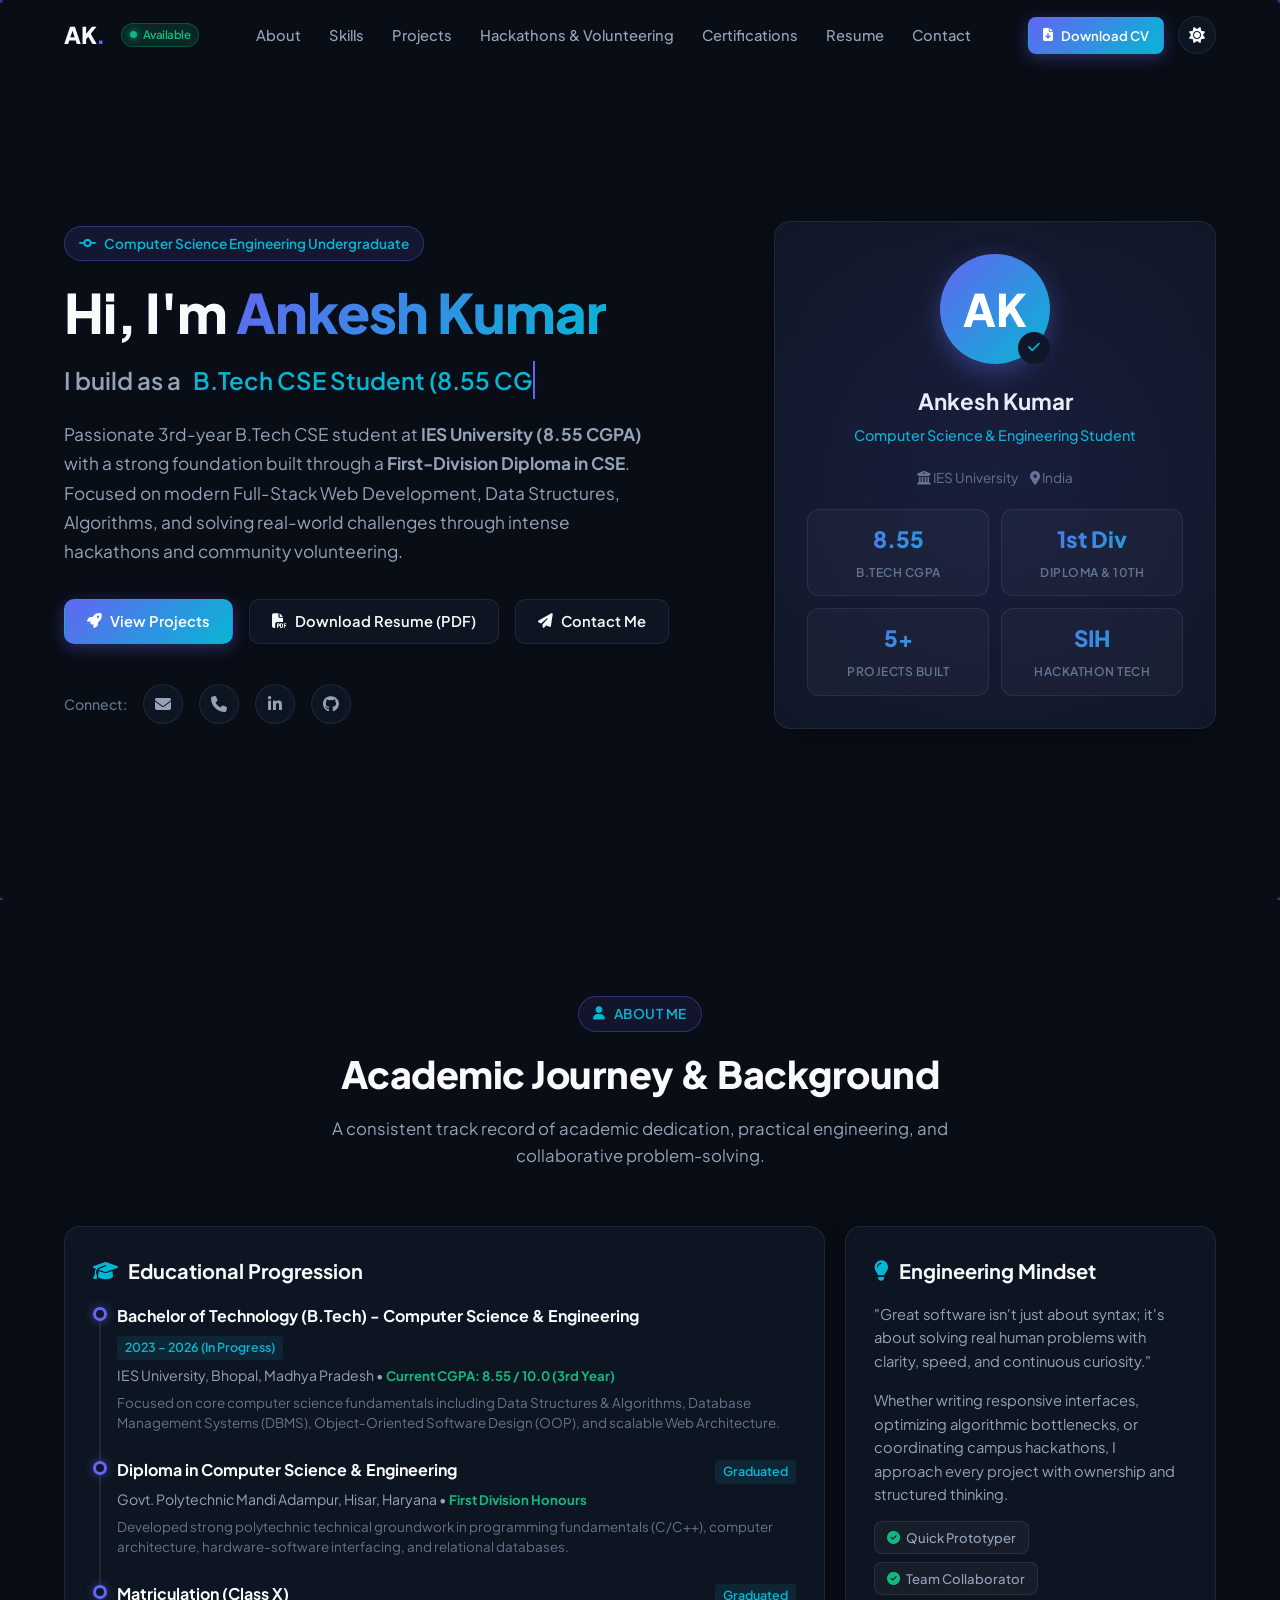
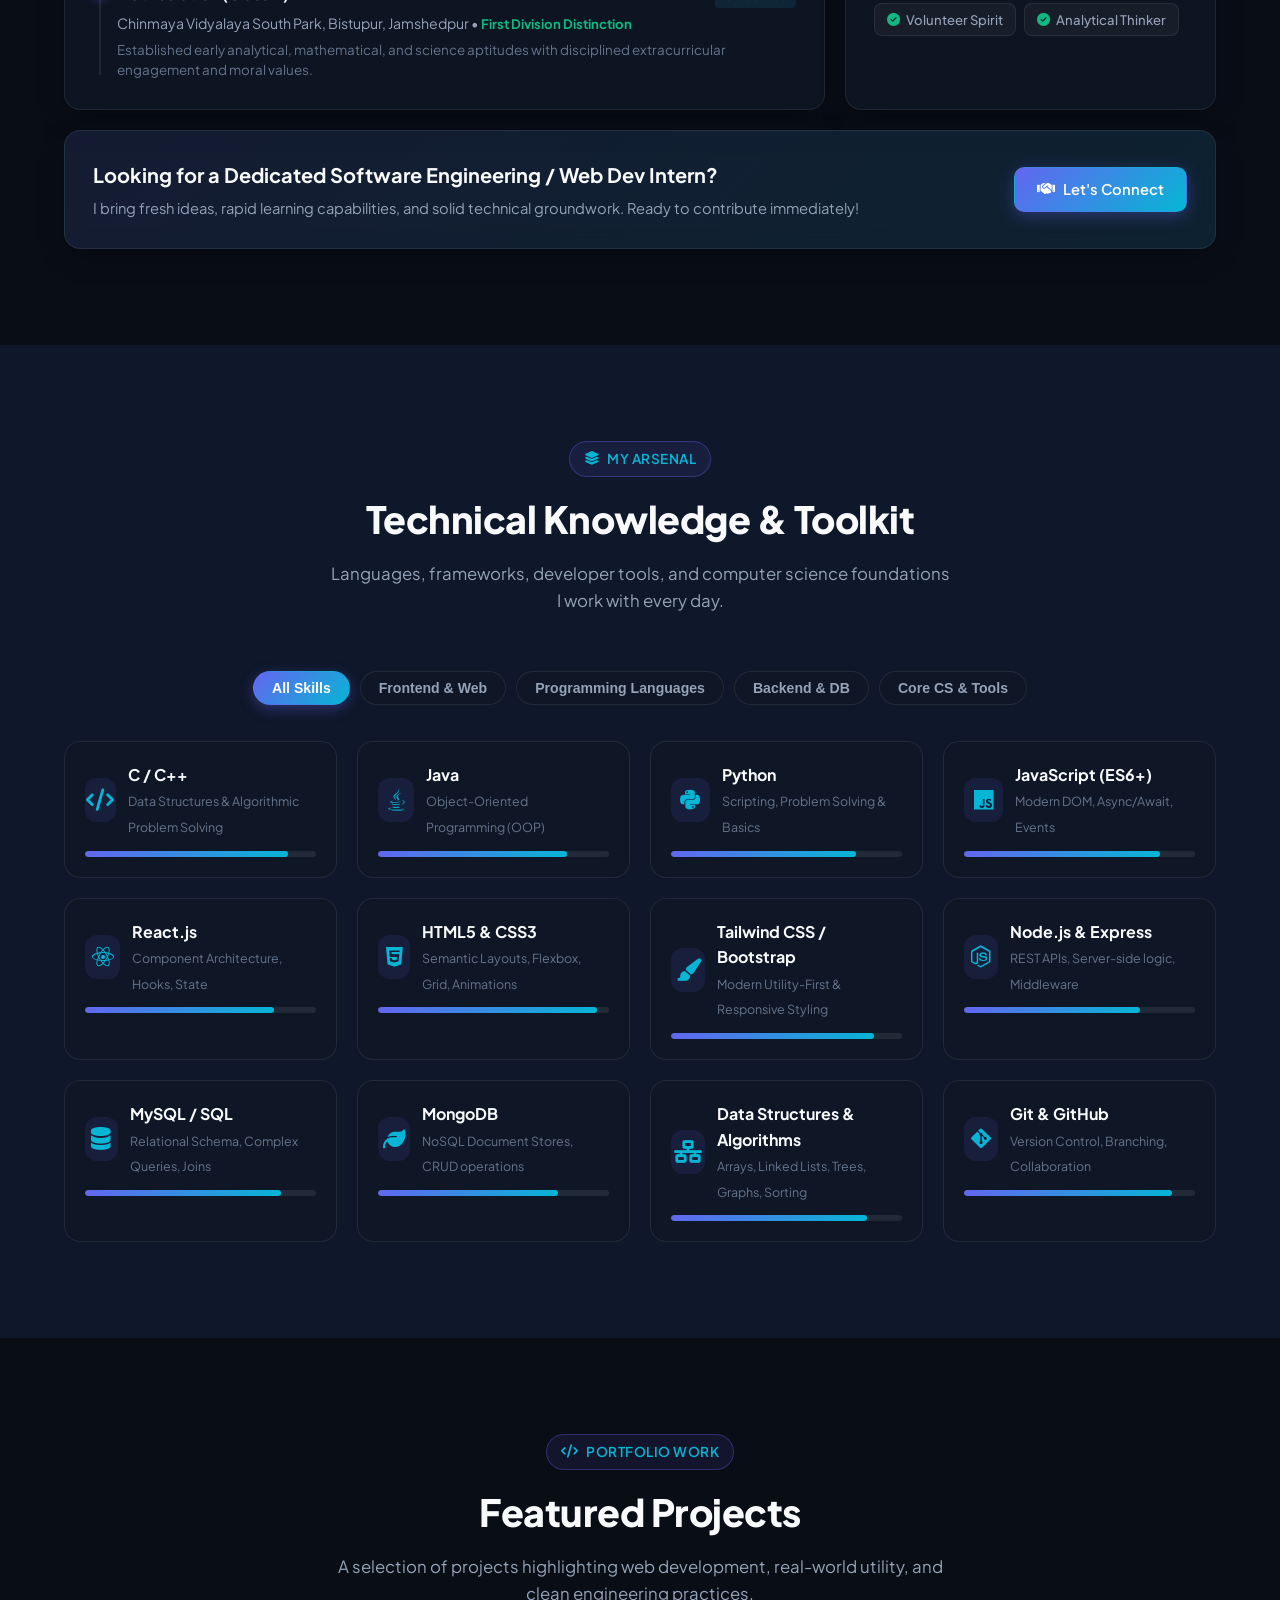
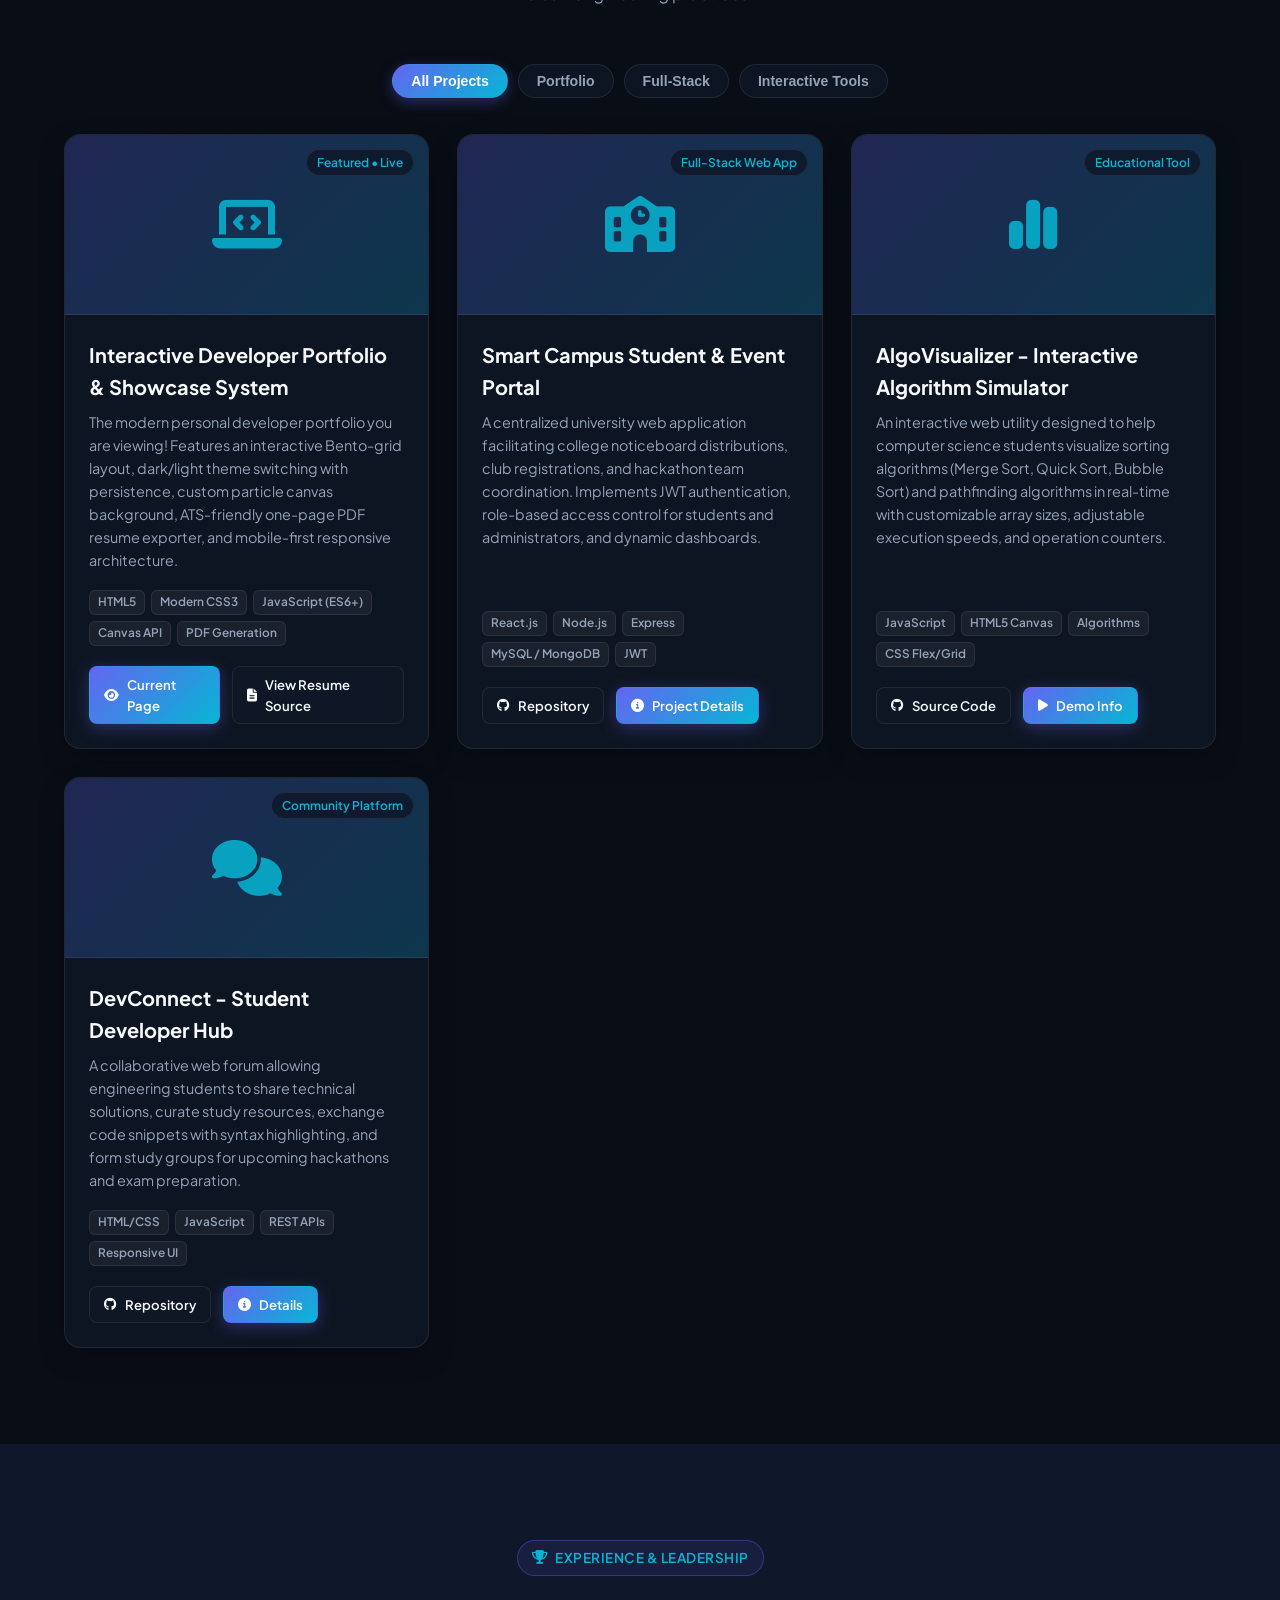
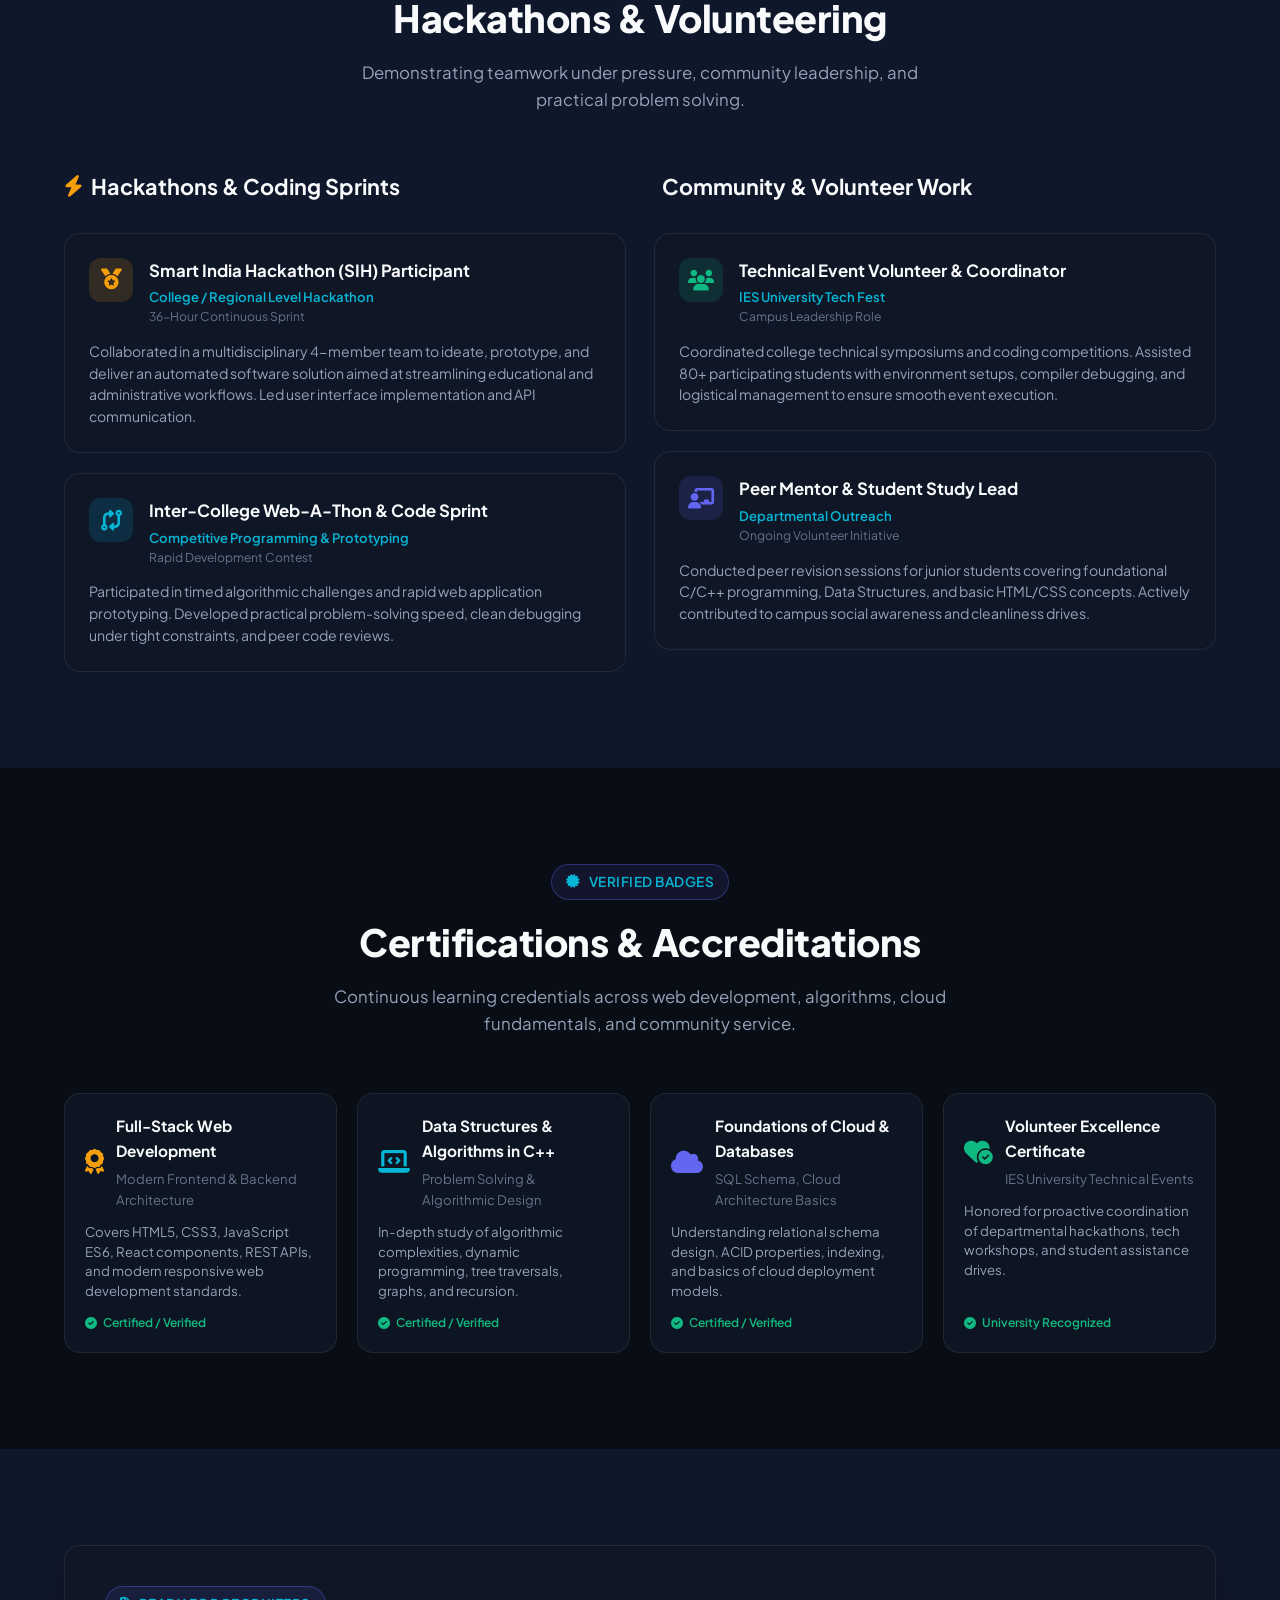
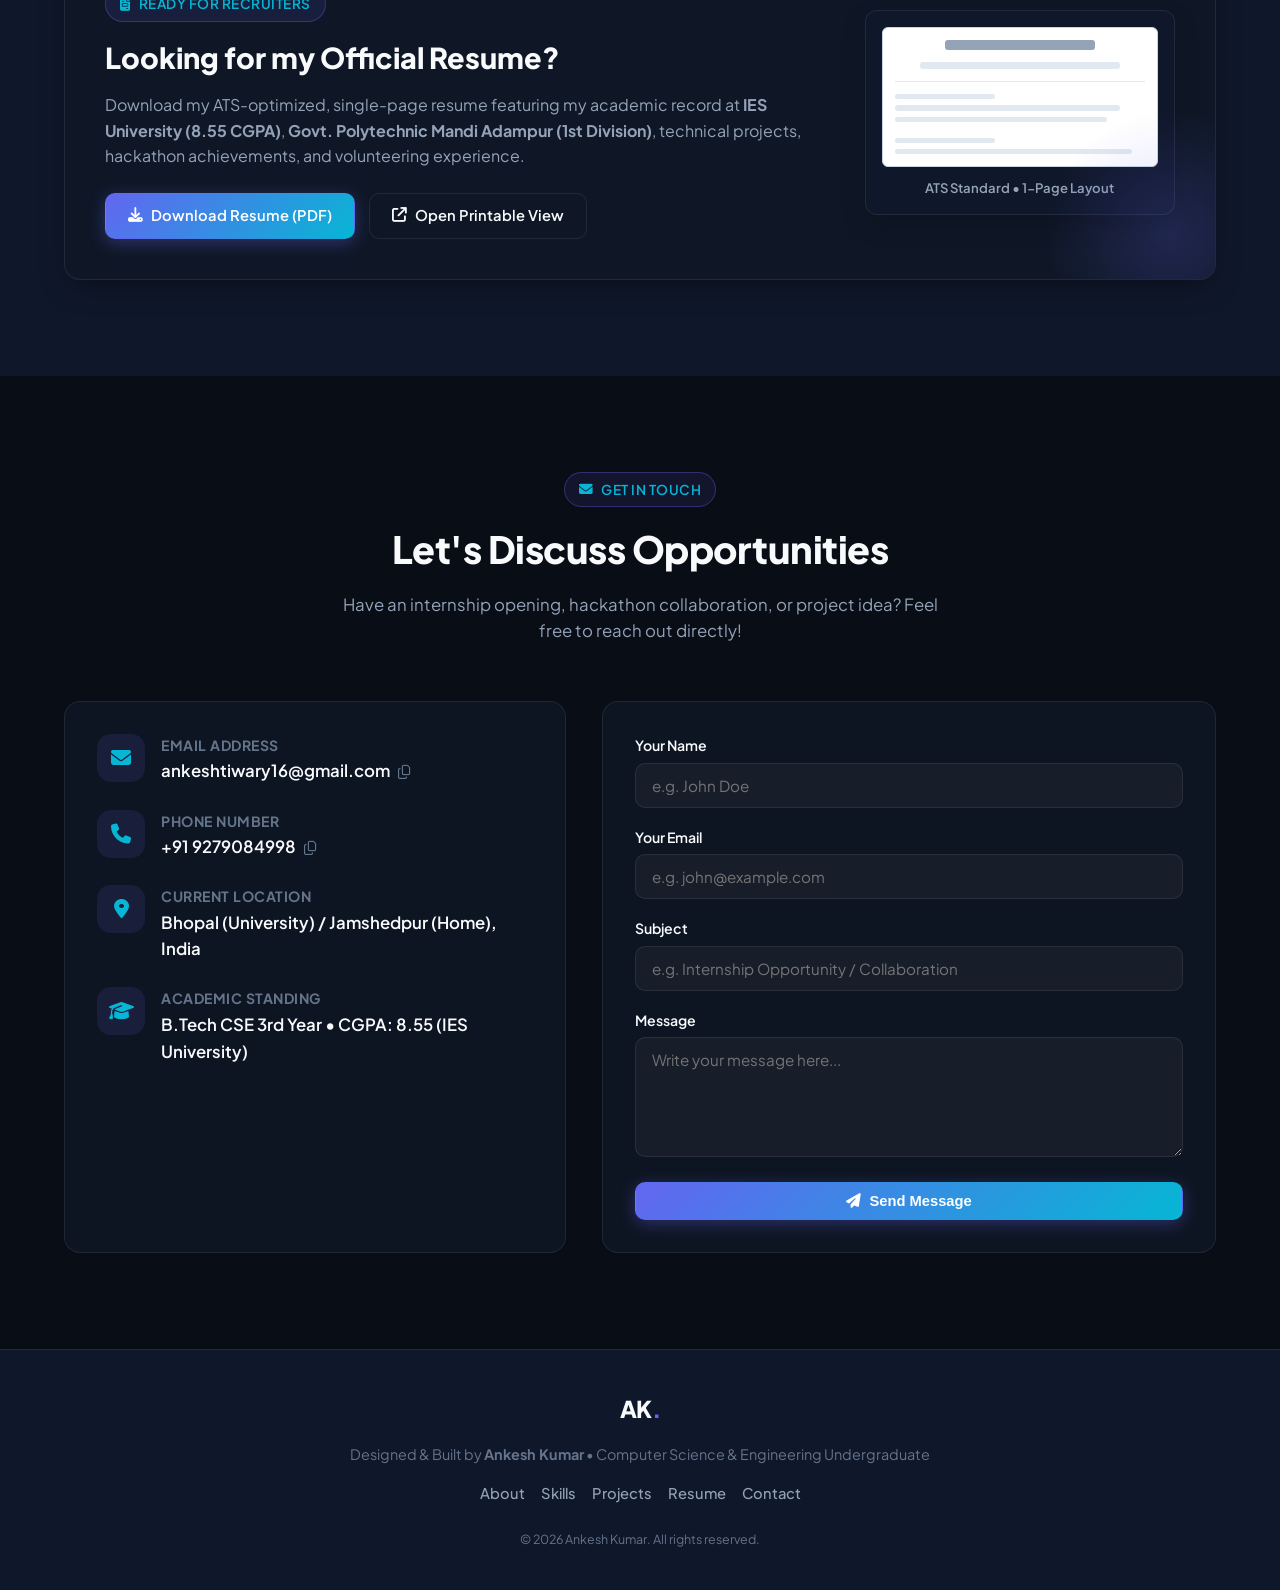
==== index.html @ 4f143a72 "Initial commit: Ankesh Kumar portfolio and ATS resume" ====
<!DOCTYPE html>
<html lang="en" data-theme="dark">
<head>
  <meta charset="UTF-8">
  <meta name="viewport" content="width=device-width, initial-scale=1.0">
  <title>Ankesh Kumar | Computer Science Engineer & Full-Stack Developer</title>
  <meta name="description" content="Portfolio of Ankesh Kumar - 3rd Year B.Tech CSE student at IES University (8.55 CGPA), Full-Stack Developer, Hackathon Participant, and Volunteer.">
  <meta name="keywords" content="Ankesh Kumar, Computer Science, IES University, Full Stack Developer, Web Development, Portfolio, Resume, Bhopal, Jamshedpur">
  <meta name="author" content="Ankesh Kumar">

  <!-- Open Graph -->
  <meta property="og:title" content="Ankesh Kumar | Portfolio & Resume">
  <meta property="og:description" content="B.Tech CSE student (8.55 CGPA) from IES University. Full-Stack Developer, Hackathons & Volunteering.">
  <meta property="og:type" content="website">

  <!-- Google Fonts -->
  <link rel="preconnect" href="https://fonts.googleapis.com">
  <link rel="preconnect" href="https://fonts.gstatic.com" crossorigin>
  <link href="https://fonts.googleapis.com/css2?family=Plus+Jakarta+Sans:wght@300;400;500;600;700;800&family=Fira+Code:wght@400;500;600&display=swap" rel="stylesheet">

  <!-- FontAwesome 6 Icons -->
  <link rel="stylesheet" href="https://cdnjs.cloudflare.com/ajax/libs/font-awesome/6.5.1/css/all.min.css">

  <!-- Main Stylesheet -->
  <link rel="stylesheet" href="css/style.css">
</head>
<body>

  <!-- Particle Background Canvas -->
  <canvas id="bg-canvas"></canvas>

  <!-- ==========================================================================
       Navigation Bar
       ========================================================================== -->
  <header class="navbar">
    <div class="container nav-container">
      <a href="#hero" class="brand-logo">
        <span>AK<span class="logo-dot">.</span></span>
        <span class="brand-badge">
          <span class="status-dot"></span> Available
        </span>
      </a>

      <!-- Desktop Nav -->
      <nav>
        <ul class="nav-menu">
          <li><a href="#about" class="nav-link">About</a></li>
          <li><a href="#skills" class="nav-link">Skills</a></li>
          <li><a href="#projects" class="nav-link">Projects</a></li>
          <li><a href="#hackathons" class="nav-link">Hackathons & Volunteering</a></li>
          <li><a href="#certifications" class="nav-link">Certifications</a></li>
          <li><a href="#resume" class="nav-link">Resume</a></li>
          <li><a href="#contact" class="nav-link">Contact</a></li>
        </ul>
      </nav>

      <!-- Nav Actions -->
      <div class="nav-actions">
        <a href="Ankesh_Kumar_Resume.pdf" download="Ankesh_Kumar_Resume.pdf" class="btn btn-primary btn-sm">
          <i class="fa-solid fa-file-arrow-down"></i> <span>Download CV</span>
        </a>
        <button id="theme-toggle" class="theme-toggle" aria-label="Toggle Theme">
          <i class="fa-solid fa-sun"></i>
        </button>
        <button class="mobile-toggle" aria-label="Open Mobile Menu">
          <i class="fa-solid fa-bars"></i>
        </button>
      </div>
    </div>
  </header>

  <main>
    <!-- ==========================================================================
         Hero Section
         ========================================================================== -->
    <section id="hero" class="hero">
      <div class="container">
        <div class="hero-grid">
          <!-- Left Column: Introduction -->
          <div class="hero-content">
            <div class="hero-badge">
              <i class="fa-solid fa-code-commit"></i> Computer Science Engineering Undergraduate
            </div>

            <h1 class="hero-title">
              Hi, I'm <span class="gradient-text">Ankesh Kumar</span>
            </h1>

            <div class="hero-role-wrapper">
              <span>I build as a&nbsp;</span>
              <span class="typed-text"></span>
            </div>

            <p class="hero-desc">
              Passionate 3rd-year B.Tech CSE student at <strong>IES University (8.55 CGPA)</strong> with a strong foundation built through a <strong>First-Division Diploma in CSE</strong>. Focused on modern Full-Stack Web Development, Data Structures, Algorithms, and solving real-world challenges through intense hackathons and community volunteering.
            </p>

            <div class="hero-actions">
              <a href="#projects" class="btn btn-primary">
                <i class="fa-solid fa-rocket"></i> View Projects
              </a>
              <a href="Ankesh_Kumar_Resume.pdf" download="Ankesh_Kumar_Resume.pdf" class="btn btn-secondary">
                <i class="fa-solid fa-file-pdf"></i> Download Resume (PDF)
              </a>
              <a href="#contact" class="btn btn-secondary">
                <i class="fa-solid fa-paper-plane"></i> Contact Me
              </a>
            </div>

            <div class="hero-socials">
              <span class="social-label">Connect:</span>
              <a href="mailto:ankeshtiwary16@gmail.com" class="social-icon-btn" title="Email ankeshtiwary16@gmail.com">
                <i class="fa-solid fa-envelope"></i>
              </a>
              <a href="tel:9279084998" class="social-icon-btn" title="Call +91 9279084998">
                <i class="fa-solid fa-phone"></i>
              </a>
              <a href="https://linkedin.com" target="_blank" rel="noopener noreferrer" class="social-icon-btn" title="LinkedIn Profile">
                <i class="fa-brands fa-linkedin-in"></i>
              </a>
              <a href="https://github.com" target="_blank" rel="noopener noreferrer" class="social-icon-btn" title="GitHub Profile">
                <i class="fa-brands fa-github"></i>
              </a>
            </div>
          </div>

          <!-- Right Column: Profile Card & Quick Stats Bento -->
          <div class="hero-visual">
            <div class="profile-card">
              <div class="profile-avatar-wrapper">
                <div class="profile-avatar">
                  <span>AK</span>
                </div>
                <div class="avatar-badge" title="Verified Developer">
                  <i class="fa-solid fa-check"></i>
                </div>
              </div>

              <div class="profile-details">
                <h3>Ankesh Kumar</h3>
                <p>Computer Science & Engineering Student</p>
                <div style="font-size: 0.85rem; color: var(--text-muted); display:flex; justify-content:center; gap:12px;">
                  <span><i class="fa-solid fa-building-columns"></i> IES University</span>
                  <span><i class="fa-solid fa-location-dot"></i> India</span>
                </div>
              </div>

              <!-- Quick Stats Bento -->
              <div class="quick-stats-grid">
                <div class="stat-box">
                  <span class="stat-number gradient-text">8.55</span>
                  <span class="stat-label">B.Tech CGPA</span>
                </div>
                <div class="stat-box">
                  <span class="stat-number gradient-text">1st Div</span>
                  <span class="stat-label">Diploma & 10th</span>
                </div>
                <div class="stat-box">
                  <span class="stat-number gradient-text">5+</span>
                  <span class="stat-label">Projects Built</span>
                </div>
                <div class="stat-box">
                  <span class="stat-number gradient-text">SIH</span>
                  <span class="stat-label">Hackathon Tech</span>
                </div>
              </div>
            </div>
          </div>
        </div>
      </div>
    </section>

    <!-- ==========================================================================
         About Me & Education Bento Section
         ========================================================================== -->
    <section id="about" class="section">
      <div class="container">
        <div class="section-header">
          <span class="section-badge"><i class="fa-solid fa-user"></i> About Me</span>
          <h2 class="section-title">Academic Journey & Background</h2>
          <p class="section-subtitle">
            A consistent track record of academic dedication, practical engineering, and collaborative problem-solving.
          </p>
        </div>

        <div class="bento-grid">
          <!-- Academic Journey Timeline Card (8 Columns) -->
          <div class="bento-card bento-col-8">
            <h3 class="card-title">
              <i class="fa-solid fa-graduation-cap"></i> Educational Progression
            </h3>

            <div class="timeline">
              <!-- B.Tech -->
              <div class="timeline-item">
                <span class="timeline-dot"></span>
                <div class="timeline-header">
                  <h4 class="timeline-title">Bachelor of Technology (B.Tech) - Computer Science & Engineering</h4>
                  <span class="timeline-period">2023 – 2026 (In Progress)</span>
                </div>
                <div class="timeline-sub">
                  IES University, Bhopal, Madhya Pradesh • <span class="timeline-grade">Current CGPA: 8.55 / 10.0 (3rd Year)</span>
                </div>
                <p class="timeline-desc">
                  Focused on core computer science fundamentals including Data Structures & Algorithms, Database Management Systems (DBMS), Object-Oriented Software Design (OOP), and scalable Web Architecture.
                </p>
              </div>

              <!-- Diploma -->
              <div class="timeline-item">
                <span class="timeline-dot"></span>
                <div class="timeline-header">
                  <h4 class="timeline-title">Diploma in Computer Science & Engineering</h4>
                  <span class="timeline-period">Graduated</span>
                </div>
                <div class="timeline-sub">
                  Govt. Polytechnic Mandi Adampur, Hisar, Haryana • <span class="timeline-grade">First Division Honours</span>
                </div>
                <p class="timeline-desc">
                  Developed strong polytechnic technical groundwork in programming fundamentals (C/C++), computer architecture, hardware-software interfacing, and relational databases.
                </p>
              </div>

              <!-- Schooling -->
              <div class="timeline-item">
                <span class="timeline-dot"></span>
                <div class="timeline-header">
                  <h4 class="timeline-title">Matriculation (Class X)</h4>
                  <span class="timeline-period">Graduated</span>
                </div>
                <div class="timeline-sub">
                  Chinmaya Vidyalaya South Park, Bistupur, Jamshedpur • <span class="timeline-grade">First Division Distinction</span>
                </div>
                <p class="timeline-desc">
                  Established early analytical, mathematical, and science aptitudes with disciplined extracurricular engagement and moral values.
                </p>
              </div>
            </div>
          </div>

          <!-- Mindset & Core Philosophy Card (4 Columns) -->
          <div class="bento-card bento-col-4">
            <h3 class="card-title">
              <i class="fa-solid fa-lightbulb"></i> Engineering Mindset
            </h3>
            <p style="color:var(--text-secondary); font-size: 0.92rem; line-height: 1.6; margin-bottom: 16px;">
              "Great software isn't just about syntax; it's about solving real human problems with clarity, speed, and continuous curiosity."
            </p>
            <p style="color:var(--text-secondary); font-size: 0.92rem; line-height: 1.6;">
              Whether writing responsive interfaces, optimizing algorithmic bottlenecks, or coordinating campus hackathons, I approach every project with ownership and structured thinking.
            </p>

            <div class="feature-pills">
              <span class="pill"><i class="fa-solid fa-check-circle" style="color:var(--accent-success)"></i> Quick Prototyper</span>
              <span class="pill"><i class="fa-solid fa-check-circle" style="color:var(--accent-success)"></i> Team Collaborator</span>
              <span class="pill"><i class="fa-solid fa-check-circle" style="color:var(--accent-success)"></i> Volunteer Spirit</span>
              <span class="pill"><i class="fa-solid fa-check-circle" style="color:var(--accent-success)"></i> Analytical Thinker</span>
            </div>
          </div>

          <!-- Effective Personal Pitch Card (12 Columns) -->
          <div class="bento-card bento-col-12" style="background: linear-gradient(135deg, rgba(99, 102, 241, 0.08) 0%, rgba(6, 182, 212, 0.08) 100%), var(--bg-card);">
            <div style="display:flex; align-items:center; justify-content:space-between; flex-wrap:wrap; gap:16px;">
              <div>
                <h3 style="font-size:1.25rem; font-weight:700; margin-bottom:6px;">
                  Looking for a Dedicated Software Engineering / Web Dev Intern?
                </h3>
                <p style="color:var(--text-secondary); font-size:0.92rem;">
                  I bring fresh ideas, rapid learning capabilities, and solid technical groundwork. Ready to contribute immediately!
                </p>
              </div>
              <a href="#contact" class="btn btn-primary">
                <i class="fa-solid fa-handshake"></i> Let's Connect
              </a>
            </div>
          </div>
        </div>
      </div>
    </section>

    <!-- ==========================================================================
         Technical Skills Section
         ========================================================================== -->
    <section id="skills" class="section" style="background: var(--bg-secondary);">
      <div class="container">
        <div class="section-header">
          <span class="section-badge"><i class="fa-solid fa-layer-group"></i> My Arsenal</span>
          <h2 class="section-title">Technical Knowledge & Toolkit</h2>
          <p class="section-subtitle">
            Languages, frameworks, developer tools, and computer science foundations I work with every day.
          </p>
        </div>

        <!-- Filter Tabs -->
        <div class="skills-tabs">
          <button class="tab-btn active" data-filter="all">All Skills</button>
          <button class="tab-btn" data-filter="frontend">Frontend & Web</button>
          <button class="tab-btn" data-filter="languages">Programming Languages</button>
          <button class="tab-btn" data-filter="backend">Backend & DB</button>
          <button class="tab-btn" data-filter="core">Core CS & Tools</button>
        </div>

        <!-- Skills Grid -->
        <div class="skills-grid">
          <!-- C++ -->
          <div class="skill-card" data-category="languages">
            <div class="skill-top">
              <div class="skill-icon"><i class="fa-solid fa-code"></i></div>
              <div class="skill-info">
                <h4>C / C++</h4>
                <span>Data Structures & Algorithmic Problem Solving</span>
              </div>
            </div>
            <div class="skill-bar-bg"><div class="skill-bar-fill" style="width: 88%;"></div></div>
          </div>

          <!-- Java -->
          <div class="skill-card" data-category="languages">
            <div class="skill-top">
              <div class="skill-icon"><i class="fa-brands fa-java"></i></div>
              <div class="skill-info">
                <h4>Java</h4>
                <span>Object-Oriented Programming (OOP)</span>
              </div>
            </div>
            <div class="skill-bar-bg"><div class="skill-bar-fill" style="width: 82%;"></div></div>
          </div>

          <!-- Python -->
          <div class="skill-card" data-category="languages">
            <div class="skill-top">
              <div class="skill-icon"><i class="fa-brands fa-python"></i></div>
              <div class="skill-info">
                <h4>Python</h4>
                <span>Scripting, Problem Solving & Basics</span>
              </div>
            </div>
            <div class="skill-bar-bg"><div class="skill-bar-fill" style="width: 80%;"></div></div>
          </div>

          <!-- JavaScript -->
          <div class="skill-card" data-category="frontend">
            <div class="skill-top">
              <div class="skill-icon"><i class="fa-brands fa-js"></i></div>
              <div class="skill-info">
                <h4>JavaScript (ES6+)</h4>
                <span>Modern DOM, Async/Await, Events</span>
              </div>
            </div>
            <div class="skill-bar-bg"><div class="skill-bar-fill" style="width: 85%;"></div></div>
          </div>

          <!-- React.js -->
          <div class="skill-card" data-category="frontend">
            <div class="skill-top">
              <div class="skill-icon"><i class="fa-brands fa-react"></i></div>
              <div class="skill-info">
                <h4>React.js</h4>
                <span>Component Architecture, Hooks, State</span>
              </div>
            </div>
            <div class="skill-bar-bg"><div class="skill-bar-fill" style="width: 82%;"></div></div>
          </div>

          <!-- HTML5 & CSS3 -->
          <div class="skill-card" data-category="frontend">
            <div class="skill-top">
              <div class="skill-icon"><i class="fa-brands fa-html5"></i></div>
              <div class="skill-info">
                <h4>HTML5 & CSS3</h4>
                <span>Semantic Layouts, Flexbox, Grid, Animations</span>
              </div>
            </div>
            <div class="skill-bar-bg"><div class="skill-bar-fill" style="width: 95%;"></div></div>
          </div>

          <!-- Tailwind CSS & Bootstrap -->
          <div class="skill-card" data-category="frontend">
            <div class="skill-top">
              <div class="skill-icon"><i class="fa-solid fa-paintbrush"></i></div>
              <div class="skill-info">
                <h4>Tailwind CSS / Bootstrap</h4>
                <span>Modern Utility-First & Responsive Styling</span>
              </div>
            </div>
            <div class="skill-bar-bg"><div class="skill-bar-fill" style="width: 88%;"></div></div>
          </div>

          <!-- Node.js & Express Basics -->
          <div class="skill-card" data-category="backend">
            <div class="skill-top">
              <div class="skill-icon"><i class="fa-brands fa-node-js"></i></div>
              <div class="skill-info">
                <h4>Node.js & Express</h4>
                <span>REST APIs, Server-side logic, Middleware</span>
              </div>
            </div>
            <div class="skill-bar-bg"><div class="skill-bar-fill" style="width: 76%;"></div></div>
          </div>

          <!-- SQL & MySQL -->
          <div class="skill-card" data-category="backend">
            <div class="skill-top">
              <div class="skill-icon"><i class="fa-solid fa-database"></i></div>
              <div class="skill-info">
                <h4>MySQL / SQL</h4>
                <span>Relational Schema, Complex Queries, Joins</span>
              </div>
            </div>
            <div class="skill-bar-bg"><div class="skill-bar-fill" style="width: 85%;"></div></div>
          </div>

          <!-- MongoDB -->
          <div class="skill-card" data-category="backend">
            <div class="skill-top">
              <div class="skill-icon"><i class="fa-solid fa-leaf"></i></div>
              <div class="skill-info">
                <h4>MongoDB</h4>
                <span>NoSQL Document Stores, CRUD operations</span>
              </div>
            </div>
            <div class="skill-bar-bg"><div class="skill-bar-fill" style="width: 78%;"></div></div>
          </div>

          <!-- Core CS: Data Structures -->
          <div class="skill-card" data-category="core">
            <div class="skill-top">
              <div class="skill-icon"><i class="fa-solid fa-network-wired"></i></div>
              <div class="skill-info">
                <h4>Data Structures & Algorithms</h4>
                <span>Arrays, Linked Lists, Trees, Graphs, Sorting</span>
              </div>
            </div>
            <div class="skill-bar-bg"><div class="skill-bar-fill" style="width: 85%;"></div></div>
          </div>

          <!-- Git & GitHub -->
          <div class="skill-card" data-category="core">
            <div class="skill-top">
              <div class="skill-icon"><i class="fa-brands fa-git-alt"></i></div>
              <div class="skill-info">
                <h4>Git & GitHub</h4>
                <span>Version Control, Branching, Collaboration</span>
              </div>
            </div>
            <div class="skill-bar-bg"><div class="skill-bar-fill" style="width: 90%;"></div></div>
          </div>
        </div>
      </div>
    </section>

    <!-- ==========================================================================
         Featured Projects Showcase
         ========================================================================== -->
    <section id="projects" class="section">
      <div class="container">
        <div class="section-header">
          <span class="section-badge"><i class="fa-solid fa-code"></i> Portfolio Work</span>
          <h2 class="section-title">Featured Projects</h2>
          <p class="section-subtitle">
            A selection of projects highlighting web development, real-world utility, and clean engineering practices.
          </p>
        </div>

        <!-- Filter Controls -->
        <div class="projects-filter">
          <button class="filter-btn active" data-filter="all">All Projects</button>
          <button class="filter-btn" data-filter="portfolio">Portfolio</button>
          <button class="filter-btn" data-filter="fullstack">Full-Stack</button>
          <button class="filter-btn" data-filter="tools">Interactive Tools</button>
        </div>

        <div class="projects-grid">
          <!-- Project 1: The Modern Portfolio (Specifically requested by user!) -->
          <div class="project-card" data-category="portfolio">
            <div class="project-banner">
              <i class="fa-solid fa-laptop-code banner-icon"></i>
              <span class="project-tag-badge">Featured • Live</span>
            </div>
            <div class="project-body">
              <h3 class="project-title">Interactive Developer Portfolio & Showcase System</h3>
              <p class="project-desc">
                The modern personal developer portfolio you are viewing! Features an interactive Bento-grid layout, dark/light theme switching with persistence, custom particle canvas background, ATS-friendly one-page PDF resume exporter, and mobile-first responsive architecture.
              </p>
              <div class="project-tech-stack">
                <span class="tech-tag">HTML5</span>
                <span class="tech-tag">Modern CSS3</span>
                <span class="tech-tag">JavaScript (ES6+)</span>
                <span class="tech-tag">Canvas API</span>
                <span class="tech-tag">PDF Generation</span>
              </div>
              <div class="project-footer">
                <a href="#hero" class="btn btn-primary btn-sm"><i class="fa-solid fa-eye"></i> Current Page</a>
                <a href="resume.html" target="_blank" class="btn btn-secondary btn-sm"><i class="fa-solid fa-file-lines"></i> View Resume Source</a>
              </div>
            </div>
          </div>

          <!-- Project 2: Smart Campus Student & Event Portal -->
          <div class="project-card" data-category="fullstack">
            <div class="project-banner">
              <i class="fa-solid fa-school banner-icon"></i>
              <span class="project-tag-badge">Full-Stack Web App</span>
            </div>
            <div class="project-body">
              <h3 class="project-title">Smart Campus Student & Event Portal</h3>
              <p class="project-desc">
                A centralized university web application facilitating college noticeboard distributions, club registrations, and hackathon team coordination. Implements JWT authentication, role-based access control for students and administrators, and dynamic dashboards.
              </p>
              <div class="project-tech-stack">
                <span class="tech-tag">React.js</span>
                <span class="tech-tag">Node.js</span>
                <span class="tech-tag">Express</span>
                <span class="tech-tag">MySQL / MongoDB</span>
                <span class="tech-tag">JWT</span>
              </div>
              <div class="project-footer">
                <a href="https://github.com" target="_blank" rel="noopener noreferrer" class="btn btn-secondary btn-sm"><i class="fa-brands fa-github"></i> Repository</a>
                <a href="#contact" class="btn btn-primary btn-sm"><i class="fa-solid fa-circle-info"></i> Project Details</a>
              </div>
            </div>
          </div>

          <!-- Project 3: AlgoVisualizer -->
          <div class="project-card" data-category="tools">
            <div class="project-banner">
              <i class="fa-solid fa-chart-simple banner-icon"></i>
              <span class="project-tag-badge">Educational Tool</span>
            </div>
            <div class="project-body">
              <h3 class="project-title">AlgoVisualizer - Interactive Algorithm Simulator</h3>
              <p class="project-desc">
                An interactive web utility designed to help computer science students visualize sorting algorithms (Merge Sort, Quick Sort, Bubble Sort) and pathfinding algorithms in real-time with customizable array sizes, adjustable execution speeds, and operation counters.
              </p>
              <div class="project-tech-stack">
                <span class="tech-tag">JavaScript</span>
                <span class="tech-tag">HTML5 Canvas</span>
                <span class="tech-tag">Algorithms</span>
                <span class="tech-tag">CSS Flex/Grid</span>
              </div>
              <div class="project-footer">
                <a href="https://github.com" target="_blank" rel="noopener noreferrer" class="btn btn-secondary btn-sm"><i class="fa-brands fa-github"></i> Source Code</a>
                <a href="#contact" class="btn btn-primary btn-sm"><i class="fa-solid fa-play"></i> Demo Info</a>
              </div>
            </div>
          </div>

          <!-- Project 4: DevConnect Tech Forum -->
          <div class="project-card" data-category="fullstack">
            <div class="project-banner">
              <i class="fa-solid fa-comments banner-icon"></i>
              <span class="project-tag-badge">Community Platform</span>
            </div>
            <div class="project-body">
              <h3 class="project-title">DevConnect - Student Developer Hub</h3>
              <p class="project-desc">
                A collaborative web forum allowing engineering students to share technical solutions, curate study resources, exchange code snippets with syntax highlighting, and form study groups for upcoming hackathons and exam preparation.
              </p>
              <div class="project-tech-stack">
                <span class="tech-tag">HTML/CSS</span>
                <span class="tech-tag">JavaScript</span>
                <span class="tech-tag">REST APIs</span>
                <span class="tech-tag">Responsive UI</span>
              </div>
              <div class="project-footer">
                <a href="https://github.com" target="_blank" rel="noopener noreferrer" class="btn btn-secondary btn-sm"><i class="fa-brands fa-github"></i> Repository</a>
                <a href="#contact" class="btn btn-primary btn-sm"><i class="fa-solid fa-circle-info"></i> Details</a>
              </div>
            </div>
          </div>
        </div>
      </div>
    </section>

    <!-- ==========================================================================
         Hackathons & Volunteering Section
         ========================================================================== -->
    <section id="hackathons" class="section" style="background: var(--bg-secondary);">
      <div class="container">
        <div class="section-header">
          <span class="section-badge"><i class="fa-solid fa-trophy"></i> Experience & Leadership</span>
          <h2 class="section-title">Hackathons & Volunteering</h2>
          <p class="section-subtitle">
            Demonstrating teamwork under pressure, community leadership, and practical problem solving.
          </p>
        </div>

        <div class="experience-grid">
          <!-- Hackathons Column -->
          <div class="exp-column">
            <h3 style="font-size: 1.35rem; font-weight: 700; margin-bottom: 8px; display:flex; align-items:center; gap:8px;">
              <i class="fa-solid fa-bolt" style="color:var(--accent-warning);"></i> Hackathons & Coding Sprints
            </h3>

            <div class="exp-card">
              <div class="exp-header">
                <div class="exp-icon" style="background: rgba(245, 158, 11, 0.15); color: var(--accent-warning);">
                  <i class="fa-solid fa-medal"></i>
                </div>
                <div class="exp-meta">
                  <h4>Smart India Hackathon (SIH) Participant</h4>
                  <div class="exp-sub">College / Regional Level Hackathon</div>
                  <div class="exp-period">36-Hour Continuous Sprint</div>
                </div>
              </div>
              <p class="exp-body">
                Collaborated in a multidisciplinary 4-member team to ideate, prototype, and deliver an automated software solution aimed at streamlining educational and administrative workflows. Led user interface implementation and API communication.
              </p>
            </div>

            <div class="exp-card">
              <div class="exp-header">
                <div class="exp-icon" style="background: rgba(6, 182, 212, 0.15); color: var(--accent-secondary);">
                  <i class="fa-solid fa-code-compare"></i>
                </div>
                <div class="exp-meta">
                  <h4>Inter-College Web-A-Thon & Code Sprint</h4>
                  <div class="exp-sub">Competitive Programming & Prototyping</div>
                  <div class="exp-period">Rapid Development Contest</div>
                </div>
              </div>
              <p class="exp-body">
                Participated in timed algorithmic challenges and rapid web application prototyping. Developed practical problem-solving speed, clean debugging under tight constraints, and peer code reviews.
              </p>
            </div>
          </div>

          <!-- Volunteering Column -->
          <div class="exp-column">
            <h3 style="font-size: 1.35rem; font-weight: 700; margin-bottom: 8px; display:flex; align-items:center; gap:8px;">
              <i class="fa-solid fa-hands-holding-heart" style="color:var(--accent-success);"></i> Community & Volunteer Work
            </h3>

            <div class="exp-card">
              <div class="exp-header">
                <div class="exp-icon" style="background: rgba(16, 185, 129, 0.15); color: var(--accent-success);">
                  <i class="fa-solid fa-users"></i>
                </div>
                <div class="exp-meta">
                  <h4>Technical Event Volunteer & Coordinator</h4>
                  <div class="exp-sub">IES University Tech Fest</div>
                  <div class="exp-period">Campus Leadership Role</div>
                </div>
              </div>
              <p class="exp-body">
                Coordinated college technical symposiums and coding competitions. Assisted 80+ participating students with environment setups, compiler debugging, and logistical management to ensure smooth event execution.
              </p>
            </div>

            <div class="exp-card">
              <div class="exp-header">
                <div class="exp-icon" style="background: rgba(99, 102, 241, 0.15); color: var(--accent-primary);">
                  <i class="fa-solid fa-chalkboard-user"></i>
                </div>
                <div class="exp-meta">
                  <h4>Peer Mentor & Student Study Lead</h4>
                  <div class="exp-sub">Departmental Outreach</div>
                  <div class="exp-period">Ongoing Volunteer Initiative</div>
                </div>
              </div>
              <p class="exp-body">
                Conducted peer revision sessions for junior students covering foundational C/C++ programming, Data Structures, and basic HTML/CSS concepts. Actively contributed to campus social awareness and cleanliness drives.
              </p>
            </div>
          </div>
        </div>
      </div>
    </section>

    <!-- ==========================================================================
         Certifications Section
         ========================================================================== -->
    <section id="certifications" class="section">
      <div class="container">
        <div class="section-header">
          <span class="section-badge"><i class="fa-solid fa-certificate"></i> Verified Badges</span>
          <h2 class="section-title">Certifications & Accreditations</h2>
          <p class="section-subtitle">
            Continuous learning credentials across web development, algorithms, cloud fundamentals, and community service.
          </p>
        </div>

        <div class="cert-grid">
          <!-- Cert 1 -->
          <div class="cert-card">
            <div>
              <div class="cert-top">
                <i class="fa-solid fa-award cert-icon"></i>
                <div>
                  <h4>Full-Stack Web Development</h4>
                  <p>Modern Frontend & Backend Architecture</p>
                </div>
              </div>
              <p style="font-size:0.83rem; color:var(--text-secondary); line-height:1.5;">
                Covers HTML5, CSS3, JavaScript ES6, React components, REST APIs, and modern responsive web development standards.
              </p>
            </div>
            <span class="cert-status"><i class="fa-solid fa-circle-check"></i> Certified / Verified</span>
          </div>

          <!-- Cert 2 -->
          <div class="cert-card">
            <div>
              <div class="cert-top">
                <i class="fa-solid fa-laptop-code cert-icon" style="color:var(--accent-secondary);"></i>
                <div>
                  <h4>Data Structures & Algorithms in C++</h4>
                  <p>Problem Solving & Algorithmic Design</p>
                </div>
              </div>
              <p style="font-size:0.83rem; color:var(--text-secondary); line-height:1.5;">
                In-depth study of algorithmic complexities, dynamic programming, tree traversals, graphs, and recursion.
              </p>
            </div>
            <span class="cert-status"><i class="fa-solid fa-circle-check"></i> Certified / Verified</span>
          </div>

          <!-- Cert 3 -->
          <div class="cert-card">
            <div>
              <div class="cert-top">
                <i class="fa-solid fa-cloud cert-icon" style="color:var(--accent-primary);"></i>
                <div>
                  <h4>Foundations of Cloud & Databases</h4>
                  <p>SQL Schema, Cloud Architecture Basics</p>
                </div>
              </div>
              <p style="font-size:0.83rem; color:var(--text-secondary); line-height:1.5;">
                Understanding relational schema design, ACID properties, indexing, and basics of cloud deployment models.
              </p>
            </div>
            <span class="cert-status"><i class="fa-solid fa-circle-check"></i> Certified / Verified</span>
          </div>

          <!-- Cert 4 -->
          <div class="cert-card">
            <div>
              <div class="cert-top">
                <i class="fa-solid fa-heart-circle-check cert-icon" style="color:var(--accent-success);"></i>
                <div>
                  <h4>Volunteer Excellence Certificate</h4>
                  <p>IES University Technical Events</p>
                </div>
              </div>
              <p style="font-size:0.83rem; color:var(--text-secondary); line-height:1.5;">
                Honored for proactive coordination of departmental hackathons, tech workshops, and student assistance drives.
              </p>
            </div>
            <span class="cert-status"><i class="fa-solid fa-circle-check"></i> University Recognized</span>
          </div>
        </div>
      </div>
    </section>

    <!-- ==========================================================================
         Resume Preview & Download Section
         ========================================================================== -->
    <section id="resume" class="section" style="background: var(--bg-secondary);">
      <div class="container">
        <div class="resume-banner">
          <div class="resume-banner-content">
            <span class="section-badge"><i class="fa-solid fa-file-invoice"></i> Ready for Recruiters</span>
            <h3>Looking for my Official Resume?</h3>
            <p>
              Download my ATS-optimized, single-page resume featuring my academic record at <strong>IES University (8.55 CGPA)</strong>, <strong>Govt. Polytechnic Mandi Adampur (1st Division)</strong>, technical projects, hackathon achievements, and volunteering experience.
            </p>
            <div class="resume-banner-actions">
              <a href="Ankesh_Kumar_Resume.pdf" download="Ankesh_Kumar_Resume.pdf" class="btn btn-primary">
                <i class="fa-solid fa-download"></i> Download Resume (PDF)
              </a>
              <a href="resume.html" target="_blank" class="btn btn-secondary">
                <i class="fa-solid fa-arrow-up-right-from-square"></i> Open Printable View
              </a>
            </div>
          </div>

          <div class="resume-preview-box">
            <div class="resume-preview-thumb">
              <div class="preview-skeleton-bar title"></div>
              <div class="preview-skeleton-bar" style="width: 80%; margin: 0 auto 6px;"></div>
              <div style="border-bottom: 1px solid #e2e8f0; margin-bottom: 6px;"></div>
              <div class="preview-skeleton-bar" style="width: 40%; height: 6px;"></div>
              <div class="preview-skeleton-bar" style="width: 90%; height: 6px;"></div>
              <div class="preview-skeleton-bar" style="width: 85%; height: 6px;"></div>
              <div style="margin-top: 4px;"></div>
              <div class="preview-skeleton-bar" style="width: 40%; height: 6px;"></div>
              <div class="preview-skeleton-bar" style="width: 95%; height: 6px;"></div>
            </div>
            <div style="margin-top: 10px; font-size: 0.82rem; font-weight: 600; color: var(--text-secondary);">
              ATS Standard • 1-Page Layout
            </div>
          </div>
        </div>
      </div>
    </section>

    <!-- ==========================================================================
         Contact Me Section
         ========================================================================== -->
    <section id="contact" class="section">
      <div class="container">
        <div class="section-header">
          <span class="section-badge"><i class="fa-solid fa-envelope"></i> Get In Touch</span>
          <h2 class="section-title">Let's Discuss Opportunities</h2>
          <p class="section-subtitle">
            Have an internship opening, hackathon collaboration, or project idea? Feel free to reach out directly!
          </p>
        </div>

        <div class="contact-grid">
          <!-- Left: Contact Details Cards -->
          <div class="contact-info-card">
            <!-- Email -->
            <div class="contact-item-box">
              <div class="contact-icon-circle">
                <i class="fa-solid fa-envelope"></i>
              </div>
              <div class="contact-meta">
                <h4>Email Address</h4>
                <div style="display:flex; align-items:center; flex-wrap:wrap;">
                  <a href="mailto:ankeshtiwary16@gmail.com">ankeshtiwary16@gmail.com</a>
                  <button class="copy-btn" data-copy="ankeshtiwary16@gmail.com" title="Copy Email">
                    <i class="fa-regular fa-copy"></i>
                  </button>
                </div>
              </div>
            </div>

            <!-- Phone -->
            <div class="contact-item-box">
              <div class="contact-icon-circle">
                <i class="fa-solid fa-phone"></i>
              </div>
              <div class="contact-meta">
                <h4>Phone Number</h4>
                <div style="display:flex; align-items:center; flex-wrap:wrap;">
                  <a href="tel:9279084998">+91 9279084998</a>
                  <button class="copy-btn" data-copy="9279084998" title="Copy Phone Number">
                    <i class="fa-regular fa-copy"></i>
                  </button>
                </div>
              </div>
            </div>

            <!-- Location -->
            <div class="contact-item-box">
              <div class="contact-icon-circle">
                <i class="fa-solid fa-location-dot"></i>
              </div>
              <div class="contact-meta">
                <h4>Current Location</h4>
                <p>Bhopal (University) / Jamshedpur (Home), India</p>
              </div>
            </div>

            <!-- Education Status -->
            <div class="contact-item-box">
              <div class="contact-icon-circle">
                <i class="fa-solid fa-graduation-cap"></i>
              </div>
              <div class="contact-meta">
                <h4>Academic Standing</h4>
                <p>B.Tech CSE 3rd Year • CGPA: 8.55 (IES University)</p>
              </div>
            </div>
          </div>

          <!-- Right: Interactive Contact Form -->
          <div class="contact-form-card">
            <form id="contact-form">
              <div class="form-group">
                <label for="form-name" class="form-label">Your Name</label>
                <input type="text" id="form-name" class="form-control" placeholder="e.g. John Doe" required>
              </div>

              <div class="form-group">
                <label for="form-email" class="form-label">Your Email</label>
                <input type="email" id="form-email" class="form-control" placeholder="e.g. john@example.com" required>
              </div>

              <div class="form-group">
                <label for="form-subject" class="form-label">Subject</label>
                <input type="text" id="form-subject" class="form-control" placeholder="e.g. Internship Opportunity / Collaboration" required>
              </div>

              <div class="form-group">
                <label for="form-message" class="form-label">Message</label>
                <textarea id="form-message" class="form-control" placeholder="Write your message here..." required></textarea>
              </div>

              <button type="submit" class="btn btn-primary" style="width: 100%;">
                <i class="fa-solid fa-paper-plane"></i> Send Message
              </button>
            </form>
          </div>
        </div>
      </div>
    </section>
  </main>

  <!-- ==========================================================================
       Footer
       ========================================================================== -->
  <footer class="footer">
    <div class="container footer-content">
      <div class="brand-logo" style="justify-content: center;">
        <span>AK<span class="logo-dot">.</span></span>
      </div>
      <p class="footer-text">
        Designed & Built by <strong>Ankesh Kumar</strong> • Computer Science & Engineering Undergraduate
      </p>
      <div style="display:flex; gap:16px; font-size: 0.88rem; color: var(--text-muted);">
        <a href="#about" class="nav-link">About</a>
        <a href="#skills" class="nav-link">Skills</a>
        <a href="#projects" class="nav-link">Projects</a>
        <a href="#resume" class="nav-link">Resume</a>
        <a href="#contact" class="nav-link">Contact</a>
      </div>
      <p style="font-size: 0.78rem; color: var(--text-muted); margin-top: 8px;">
        © 2026 Ankesh Kumar. All rights reserved.
      </p>
    </div>
  </footer>

  <!-- Back to Top Button -->
  <a href="#hero" class="back-to-top" aria-label="Back to top">
    <i class="fa-solid fa-chevron-up"></i>
  </a>

  <!-- JavaScript -->
  <script src="js/main.js"></script>
</body>
</html>
---- css/style.css ----
/* ==========================================================================
   ANKESH KUMAR - MODERN DEVELOPER PORTFOLIO STYLESHEET
   Clean, Modern Bento-Grid, Glassmorphic Dark/Light Mode Design
   ========================================================================== */

:root {
  /* Color Palette - Modern Dark Theme (Default) */
  --bg-primary: #090d16;
  --bg-secondary: #0f172a;
  --bg-card: rgba(17, 24, 39, 0.75);
  --bg-card-hover: rgba(30, 41, 59, 0.85);
  --bg-glass: rgba(15, 23, 42, 0.65);
  
  --border-color: rgba(255, 255, 255, 0.08);
  --border-glow: rgba(99, 102, 241, 0.35);
  
  --text-primary: #f8fafc;
  --text-secondary: #94a3b8;
  --text-muted: #64748b;
  
  --accent-primary: #6366f1;       /* Indigo */
  --accent-secondary: #06b6d4;     /* Cyan */
  --accent-success: #10b981;       /* Emerald */
  --accent-warning: #f59e0b;       /* Amber */
  --accent-gradient: linear-gradient(135deg, #6366f1 0%, #06b6d4 100%);
  --accent-glow: 0 0 24px rgba(99, 102, 241, 0.25);
  
  --card-shadow: 0 10px 30px -10px rgba(0, 0, 0, 0.5);
  --card-radius: 16px;
  --transition: all 0.3s cubic-bezier(0.16, 1, 0.3, 1);
}

[data-theme="light"] {
  --bg-primary: #f8fafc;
  --bg-secondary: #ffffff;
  --bg-card: rgba(255, 255, 255, 0.85);
  --bg-card-hover: rgba(241, 245, 249, 0.95);
  --bg-glass: rgba(255, 255, 255, 0.75);
  
  --border-color: rgba(0, 0, 0, 0.08);
  --border-glow: rgba(99, 102, 241, 0.25);
  
  --text-primary: #0f172a;
  --text-secondary: #475569;
  --text-muted: #94a3b8;
  
  --card-shadow: 0 10px 25px -5px rgba(0, 0, 0, 0.07);
}

/* Base & Reset */
*, *::before, *::after {
  box-sizing: border-box;
  margin: 0;
  padding: 0;
}

html {
  scroll-behavior: smooth;
  font-size: 16px;
}

body {
  font-family: 'Plus Jakarta Sans', 'Inter', -apple-system, BlinkMacSystemFont, sans-serif;
  background-color: var(--bg-primary);
  color: var(--text-primary);
  line-height: 1.6;
  overflow-x: hidden;
  transition: background-color 0.3s ease, color 0.3s ease;
  position: relative;
}

/* Background Canvas / Particles */
#bg-canvas {
  position: fixed;
  top: 0;
  left: 0;
  width: 100%;
  height: 100%;
  pointer-events: none;
  z-index: 0;
  opacity: 0.5;
}

/* Layout Container */
.container {
  width: 100%;
  max-width: 1200px;
  margin: 0 auto;
  padding: 0 24px;
  position: relative;
  z-index: 1;
}

/* Typography Helpers */
.gradient-text {
  background: var(--accent-gradient);
  -webkit-background-clip: text;
  -webkit-text-fill-color: transparent;
  display: inline-block;
}

.section {
  padding: 96px 0;
  position: relative;
}

.section-header {
  text-align: center;
  margin-bottom: 56px;
}

.section-badge {
  display: inline-flex;
  align-items: center;
  gap: 8px;
  padding: 6px 14px;
  border-radius: 999px;
  background: rgba(99, 102, 241, 0.1);
  border: 1px solid var(--border-glow);
  color: var(--accent-secondary);
  font-size: 0.85rem;
  font-weight: 600;
  letter-spacing: 0.5px;
  text-transform: uppercase;
  margin-bottom: 12px;
}

.section-title {
  font-size: 2.35rem;
  font-weight: 800;
  letter-spacing: -0.5px;
  color: var(--text-primary);
  margin-bottom: 12px;
}

.section-subtitle {
  font-size: 1.05rem;
  color: var(--text-secondary);
  max-width: 620px;
  margin: 0 auto;
}

/* ==========================================================================
   Navigation Bar
   ========================================================================== */
.navbar {
  position: fixed;
  top: 0;
  left: 0;
  width: 100%;
  z-index: 1000;
  padding: 16px 0;
  transition: var(--transition);
  background: transparent;
}

.navbar.scrolled {
  background: var(--bg-glass);
  backdrop-filter: blur(16px);
  -webkit-backdrop-filter: blur(16px);
  border-bottom: 1px solid var(--border-color);
  padding: 12px 0;
  box-shadow: 0 4px 20px rgba(0, 0, 0, 0.15);
}

.nav-container {
  display: flex;
  justify-content: space-between;
  align-items: center;
}

.brand-logo {
  display: flex;
  align-items: center;
  gap: 8px;
  font-size: 1.45rem;
  font-weight: 800;
  color: var(--text-primary);
  text-decoration: none;
  letter-spacing: -0.5px;
}

.brand-logo .logo-dot {
  color: var(--accent-primary);
}

.brand-badge {
  display: inline-flex;
  align-items: center;
  gap: 6px;
  font-size: 0.72rem;
  font-weight: 600;
  background: rgba(16, 185, 129, 0.15);
  border: 1px solid rgba(16, 185, 129, 0.3);
  color: var(--accent-success);
  padding: 2px 8px;
  border-radius: 999px;
  margin-left: 8px;
}

.status-dot {
  width: 7px;
  height: 7px;
  border-radius: 50%;
  background-color: var(--accent-success);
  box-shadow: 0 0 8px var(--accent-success);
  animation: pulse 2s infinite;
}

@keyframes pulse {
  0% { transform: scale(0.95); box-shadow: 0 0 0 0 rgba(16, 185, 129, 0.7); }
  70% { transform: scale(1); box-shadow: 0 0 0 6px rgba(16, 185, 129, 0); }
  100% { transform: scale(0.95); box-shadow: 0 0 0 0 rgba(16, 185, 129, 0); }
}

.nav-menu {
  display: flex;
  align-items: center;
  list-style: none;
  gap: 28px;
}

.nav-link {
  color: var(--text-secondary);
  text-decoration: none;
  font-size: 0.92rem;
  font-weight: 500;
  transition: var(--transition);
  position: relative;
}

.nav-link:hover, .nav-link.active {
  color: var(--text-primary);
}

.nav-link::after {
  content: '';
  position: absolute;
  bottom: -4px;
  left: 0;
  width: 0;
  height: 2px;
  background: var(--accent-gradient);
  transition: width 0.25s ease;
  border-radius: 2px;
}

.nav-link:hover::after, .nav-link.active::after {
  width: 100%;
}

.nav-actions {
  display: flex;
  align-items: center;
  gap: 14px;
}

/* Theme Toggle Button */
.theme-toggle {
  background: var(--bg-card);
  border: 1px solid var(--border-color);
  color: var(--text-primary);
  width: 38px;
  height: 38px;
  border-radius: 50%;
  cursor: pointer;
  display: flex;
  align-items: center;
  justify-content: center;
  font-size: 1rem;
  transition: var(--transition);
}

.theme-toggle:hover {
  border-color: var(--accent-primary);
  transform: rotate(15deg);
}

.mobile-toggle {
  display: none;
  background: transparent;
  border: none;
  color: var(--text-primary);
  font-size: 1.4rem;
  cursor: pointer;
}

/* ==========================================================================
   Buttons
   ========================================================================== */
.btn {
  display: inline-flex;
  align-items: center;
  justify-content: center;
  gap: 8px;
  padding: 10px 22px;
  border-radius: 10px;
  font-size: 0.92rem;
  font-weight: 600;
  text-decoration: none;
  cursor: pointer;
  transition: var(--transition);
  border: 1px solid transparent;
}

.btn-primary {
  background: var(--accent-gradient);
  color: #ffffff;
  box-shadow: 0 4px 16px rgba(99, 102, 241, 0.35);
}

.btn-primary:hover {
  transform: translateY(-2px);
  box-shadow: 0 8px 24px rgba(99, 102, 241, 0.5);
}

.btn-secondary {
  background: var(--bg-card);
  color: var(--text-primary);
  border: 1px solid var(--border-color);
  backdrop-filter: blur(8px);
}

.btn-secondary:hover {
  background: var(--bg-card-hover);
  border-color: var(--accent-primary);
  transform: translateY(-2px);
}

.btn-sm {
  padding: 7px 14px;
  font-size: 0.82rem;
  border-radius: 8px;
}

/* ==========================================================================
   Hero Section
   ========================================================================== */
.hero {
  min-height: 100vh;
  display: flex;
  align-items: center;
  padding-top: 110px;
  padding-bottom: 60px;
  position: relative;
}

.hero-grid {
  display: grid;
  grid-template-columns: 1.2fr 0.8fr;
  align-items: center;
  gap: 48px;
}

.hero-badge {
  display: inline-flex;
  align-items: center;
  gap: 8px;
  padding: 6px 14px;
  border-radius: 999px;
  background: rgba(99, 102, 241, 0.12);
  border: 1px solid var(--border-glow);
  color: var(--accent-secondary);
  font-size: 0.85rem;
  font-weight: 600;
  margin-bottom: 20px;
}

.hero-title {
  font-size: 3.4rem;
  font-weight: 800;
  line-height: 1.15;
  letter-spacing: -1px;
  margin-bottom: 16px;
}

.hero-role-wrapper {
  font-size: 1.5rem;
  font-weight: 600;
  color: var(--text-secondary);
  margin-bottom: 20px;
  display: flex;
  align-items: center;
  gap: 8px;
  min-height: 40px;
}

.typed-text {
  color: var(--accent-secondary);
  border-right: 2px solid var(--accent-primary);
  white-space: nowrap;
  animation: blink 0.75s step-end infinite;
}

@keyframes blink {
  from, to { border-color: transparent; }
  50% { border-color: var(--accent-primary); }
}

.hero-desc {
  font-size: 1.08rem;
  color: var(--text-secondary);
  max-width: 580px;
  line-height: 1.7;
  margin-bottom: 32px;
}

.hero-actions {
  display: flex;
  flex-wrap: wrap;
  gap: 16px;
  margin-bottom: 40px;
}

.hero-socials {
  display: flex;
  align-items: center;
  gap: 16px;
}

.social-label {
  font-size: 0.88rem;
  color: var(--text-muted);
  font-weight: 500;
}

.social-icon-btn {
  width: 40px;
  height: 40px;
  border-radius: 50%;
  background: var(--bg-card);
  border: 1px solid var(--border-color);
  color: var(--text-secondary);
  display: inline-flex;
  align-items: center;
  justify-content: center;
  text-decoration: none;
  font-size: 1rem;
  transition: var(--transition);
}

.social-icon-btn:hover {
  color: var(--accent-primary);
  border-color: var(--accent-primary);
  transform: translateY(-3px);
  box-shadow: 0 4px 12px rgba(99, 102, 241, 0.25);
}

/* Hero Right Visual / Card */
.hero-visual {
  position: relative;
}

.profile-card {
  background: var(--bg-card);
  backdrop-filter: blur(16px);
  -webkit-backdrop-filter: blur(16px);
  border: 1px solid var(--border-color);
  border-radius: var(--card-radius);
  padding: 32px;
  box-shadow: var(--card-shadow);
  position: relative;
  overflow: hidden;
  transition: var(--transition);
}

.profile-card:hover {
  border-color: var(--border-glow);
  box-shadow: 0 16px 40px -10px rgba(99, 102, 241, 0.3);
}

.profile-card::before {
  content: '';
  position: absolute;
  top: -50%;
  left: -50%;
  width: 200%;
  height: 200%;
  background: radial-gradient(circle at center, rgba(99, 102, 241, 0.12) 0%, transparent 65%);
  pointer-events: none;
}

.profile-avatar-wrapper {
  position: relative;
  width: 110px;
  height: 110px;
  margin: 0 auto 20px;
}

.profile-avatar {
  width: 100%;
  height: 100%;
  border-radius: 50%;
  background: var(--accent-gradient);
  display: flex;
  align-items: center;
  justify-content: center;
  font-size: 2.8rem;
  color: #ffffff;
  font-weight: 800;
  box-shadow: 0 8px 24px rgba(99, 102, 241, 0.4);
}

.avatar-badge {
  position: absolute;
  bottom: 0;
  right: 0;
  background: var(--bg-secondary);
  border: 2px solid var(--bg-card);
  width: 32px;
  height: 32px;
  border-radius: 50%;
  display: flex;
  align-items: center;
  justify-content: center;
  color: var(--accent-secondary);
  font-size: 0.85rem;
}

.profile-details {
  text-align: center;
}

.profile-details h3 {
  font-size: 1.4rem;
  font-weight: 700;
  margin-bottom: 4px;
}

.profile-details p {
  color: var(--accent-secondary);
  font-size: 0.9rem;
  font-weight: 500;
  margin-bottom: 20px;
}

/* Hero Quick Stats Bento */
.quick-stats-grid {
  display: grid;
  grid-template-columns: 1fr 1fr;
  gap: 12px;
  margin-top: 20px;
}

.stat-box {
  background: rgba(255, 255, 255, 0.03);
  border: 1px solid var(--border-color);
  padding: 12px;
  border-radius: 12px;
  text-align: center;
  transition: var(--transition);
}

.stat-box:hover {
  background: rgba(99, 102, 241, 0.08);
  border-color: var(--border-glow);
}

.stat-number {
  font-size: 1.4rem;
  font-weight: 800;
  color: var(--text-primary);
  display: block;
}

.stat-label {
  font-size: 0.75rem;
  color: var(--text-muted);
  text-transform: uppercase;
  letter-spacing: 0.5px;
  font-weight: 600;
}

/* ==========================================================================
   Bento Grid & About Section
   ========================================================================== */
.bento-grid {
  display: grid;
  grid-template-columns: repeat(12, 1fr);
  gap: 20px;
}

.bento-card {
  background: var(--bg-card);
  backdrop-filter: blur(12px);
  -webkit-backdrop-filter: blur(12px);
  border: 1px solid var(--border-color);
  border-radius: var(--card-radius);
  padding: 28px;
  box-shadow: var(--card-shadow);
  transition: var(--transition);
  position: relative;
  overflow: hidden;
}

.bento-card:hover {
  transform: translateY(-4px);
  border-color: var(--border-glow);
  box-shadow: 0 16px 36px -8px rgba(0, 0, 0, 0.4);
}

.bento-col-8 { grid-column: span 8; }
.bento-col-4 { grid-column: span 4; }
.bento-col-6 { grid-column: span 6; }
.bento-col-12 { grid-column: span 12; }

.card-title {
  font-size: 1.25rem;
  font-weight: 700;
  margin-bottom: 16px;
  display: flex;
  align-items: center;
  gap: 10px;
}

.card-title i {
  color: var(--accent-secondary);
}

/* Timeline in Bento */
.timeline {
  position: relative;
  padding-left: 24px;
}

.timeline::before {
  content: '';
  position: absolute;
  top: 6px;
  bottom: 6px;
  left: 6px;
  width: 2px;
  background: var(--border-color);
}

.timeline-item {
  position: relative;
  margin-bottom: 24px;
}

.timeline-item:last-child {
  margin-bottom: 0;
}

.timeline-dot {
  position: absolute;
  left: -24px;
  top: 4px;
  width: 14px;
  height: 14px;
  border-radius: 50%;
  background: var(--bg-secondary);
  border: 3px solid var(--accent-primary);
  box-shadow: 0 0 10px rgba(99, 102, 241, 0.5);
}

.timeline-header {
  display: flex;
  justify-content: space-between;
  align-items: baseline;
  flex-wrap: wrap;
  gap: 8px;
  margin-bottom: 4px;
}

.timeline-title {
  font-size: 1rem;
  font-weight: 700;
  color: var(--text-primary);
}

.timeline-period {
  font-size: 0.78rem;
  font-weight: 600;
  color: var(--accent-secondary);
  background: rgba(6, 182, 212, 0.1);
  padding: 2px 8px;
  border-radius: 4px;
}

.timeline-sub {
  font-size: 0.88rem;
  color: var(--text-secondary);
  margin-bottom: 6px;
}

.timeline-grade {
  display: inline-block;
  font-size: 0.82rem;
  font-weight: 700;
  color: var(--accent-success);
}

.timeline-desc {
  font-size: 0.84rem;
  color: var(--text-muted);
  line-height: 1.5;
}

/* Feature tags list */
.feature-pills {
  display: flex;
  flex-wrap: wrap;
  gap: 8px;
  margin-top: 14px;
}

.pill {
  display: inline-flex;
  align-items: center;
  gap: 6px;
  padding: 5px 12px;
  background: rgba(255, 255, 255, 0.04);
  border: 1px solid var(--border-color);
  border-radius: 8px;
  font-size: 0.82rem;
  color: var(--text-secondary);
  font-weight: 500;
  transition: var(--transition);
}

.pill:hover {
  background: rgba(99, 102, 241, 0.12);
  border-color: var(--accent-primary);
  color: var(--text-primary);
}

/* ==========================================================================
   Technical Skills Section
   ========================================================================== */
.skills-tabs {
  display: flex;
  justify-content: center;
  flex-wrap: wrap;
  gap: 10px;
  margin-bottom: 36px;
}

.tab-btn {
  padding: 8px 18px;
  background: var(--bg-card);
  border: 1px solid var(--border-color);
  border-radius: 999px;
  color: var(--text-secondary);
  font-size: 0.88rem;
  font-weight: 600;
  cursor: pointer;
  transition: var(--transition);
}

.tab-btn:hover, .tab-btn.active {
  background: var(--accent-gradient);
  color: #ffffff;
  border-color: transparent;
  box-shadow: 0 4px 14px rgba(99, 102, 241, 0.35);
}

.skills-grid {
  display: grid;
  grid-template-columns: repeat(auto-fill, minmax(250px, 1fr));
  gap: 20px;
}

.skill-card {
  background: var(--bg-card);
  backdrop-filter: blur(10px);
  border: 1px solid var(--border-color);
  border-radius: var(--card-radius);
  padding: 20px;
  transition: var(--transition);
  position: relative;
}

.skill-card:hover {
  transform: translateY(-4px);
  border-color: var(--border-glow);
  box-shadow: 0 10px 24px -5px rgba(99, 102, 241, 0.2);
}

.skill-top {
  display: flex;
  align-items: center;
  gap: 12px;
  margin-bottom: 12px;
}

.skill-icon {
  width: 44px;
  height: 44px;
  border-radius: 12px;
  background: rgba(99, 102, 241, 0.1);
  display: flex;
  align-items: center;
  justify-content: center;
  font-size: 1.4rem;
  color: var(--accent-secondary);
  transition: var(--transition);
}

.skill-card:hover .skill-icon {
  background: var(--accent-gradient);
  color: #ffffff;
  transform: scale(1.05);
}

.skill-info h4 {
  font-size: 1rem;
  font-weight: 700;
}

.skill-info span {
  font-size: 0.78rem;
  color: var(--text-muted);
}

.skill-bar-bg {
  width: 100%;
  height: 6px;
  background: rgba(255, 255, 255, 0.08);
  border-radius: 6px;
  overflow: hidden;
  margin-top: 10px;
}

.skill-bar-fill {
  height: 100%;
  background: var(--accent-gradient);
  border-radius: 6px;
  transition: width 1s ease-in-out;
}

/* ==========================================================================
   Featured Projects Section
   ========================================================================== */
.projects-filter {
  display: flex;
  justify-content: center;
  gap: 10px;
  margin-bottom: 36px;
  flex-wrap: wrap;
}

.filter-btn {
  padding: 8px 18px;
  background: var(--bg-card);
  border: 1px solid var(--border-color);
  border-radius: 999px;
  color: var(--text-secondary);
  font-size: 0.88rem;
  font-weight: 600;
  cursor: pointer;
  transition: var(--transition);
}

.filter-btn.active, .filter-btn:hover {
  background: var(--accent-gradient);
  color: #ffffff;
  border-color: transparent;
  box-shadow: 0 4px 14px rgba(99, 102, 241, 0.35);
}

.projects-grid {
  display: grid;
  grid-template-columns: repeat(auto-fill, minmax(360px, 1fr));
  gap: 28px;
}

.project-card {
  background: var(--bg-card);
  backdrop-filter: blur(12px);
  border: 1px solid var(--border-color);
  border-radius: var(--card-radius);
  overflow: hidden;
  box-shadow: var(--card-shadow);
  transition: var(--transition);
  display: flex;
  flex-direction: column;
}

.project-card:hover {
  transform: translateY(-6px);
  border-color: var(--border-glow);
  box-shadow: 0 16px 36px -8px rgba(99, 102, 241, 0.25);
}

.project-banner {
  height: 180px;
  background: linear-gradient(135deg, rgba(99, 102, 241, 0.2) 0%, rgba(6, 182, 212, 0.2) 100%), var(--bg-secondary);
  position: relative;
  display: flex;
  align-items: center;
  justify-content: center;
  border-bottom: 1px solid var(--border-color);
  overflow: hidden;
}

.banner-icon {
  font-size: 3.5rem;
  color: var(--accent-secondary);
  opacity: 0.85;
  transition: var(--transition);
}

.project-card:hover .banner-icon {
  transform: scale(1.15) rotate(5deg);
  opacity: 1;
}

.project-tag-badge {
  position: absolute;
  top: 14px;
  right: 14px;
  background: rgba(15, 23, 42, 0.85);
  backdrop-filter: blur(6px);
  border: 1px solid var(--border-color);
  color: var(--accent-secondary);
  padding: 3px 10px;
  border-radius: 999px;
  font-size: 0.75rem;
  font-weight: 600;
}

.project-body {
  padding: 24px;
  display: flex;
  flex-direction: column;
  flex-grow: 1;
}

.project-title {
  font-size: 1.25rem;
  font-weight: 700;
  margin-bottom: 8px;
  color: var(--text-primary);
}

.project-desc {
  font-size: 0.9rem;
  color: var(--text-secondary);
  line-height: 1.6;
  margin-bottom: 18px;
  flex-grow: 1;
}

.project-tech-stack {
  display: flex;
  flex-wrap: wrap;
  gap: 6px;
  margin-bottom: 20px;
}

.tech-tag {
  font-size: 0.74rem;
  font-weight: 600;
  background: rgba(255, 255, 255, 0.05);
  border: 1px solid var(--border-color);
  color: var(--text-secondary);
  padding: 2px 8px;
  border-radius: 6px;
}

.project-footer {
  display: flex;
  gap: 12px;
}

/* ==========================================================================
   Hackathons & Volunteering
   ========================================================================== */
.experience-grid {
  display: grid;
  grid-template-columns: 1fr 1fr;
  gap: 28px;
}

.exp-column {
  display: flex;
  flex-direction: column;
  gap: 20px;
}

.exp-card {
  background: var(--bg-card);
  backdrop-filter: blur(10px);
  border: 1px solid var(--border-color);
  border-radius: var(--card-radius);
  padding: 24px;
  transition: var(--transition);
}

.exp-card:hover {
  transform: translateY(-3px);
  border-color: var(--border-glow);
  box-shadow: 0 10px 24px -5px rgba(0, 0, 0, 0.3);
}

.exp-header {
  display: flex;
  align-items: flex-start;
  gap: 16px;
  margin-bottom: 14px;
}

.exp-icon {
  width: 44px;
  height: 44px;
  border-radius: 12px;
  background: rgba(99, 102, 241, 0.12);
  display: flex;
  align-items: center;
  justify-content: center;
  font-size: 1.3rem;
  color: var(--accent-primary);
  flex-shrink: 0;
}

.exp-meta h4 {
  font-size: 1.05rem;
  font-weight: 700;
  margin-bottom: 2px;
}

.exp-sub {
  font-size: 0.82rem;
  color: var(--accent-secondary);
  font-weight: 600;
}

.exp-period {
  font-size: 0.76rem;
  color: var(--text-muted);
}

.exp-body {
  font-size: 0.88rem;
  color: var(--text-secondary);
  line-height: 1.55;
}

/* ==========================================================================
   Certifications
   ========================================================================== */
.cert-grid {
  display: grid;
  grid-template-columns: repeat(auto-fill, minmax(260px, 1fr));
  gap: 20px;
}

.cert-card {
  background: var(--bg-card);
  border: 1px solid var(--border-color);
  border-radius: var(--card-radius);
  padding: 20px;
  transition: var(--transition);
  display: flex;
  flex-direction: column;
  justify-content: space-between;
}

.cert-card:hover {
  transform: translateY(-4px);
  border-color: var(--border-glow);
  box-shadow: 0 12px 24px -6px rgba(99, 102, 241, 0.2);
}

.cert-top {
  display: flex;
  align-items: center;
  gap: 12px;
  margin-bottom: 12px;
}

.cert-icon {
  font-size: 1.6rem;
  color: var(--accent-warning);
}

.cert-card h4 {
  font-size: 0.96rem;
  font-weight: 700;
  margin-bottom: 4px;
}

.cert-card p {
  font-size: 0.82rem;
  color: var(--text-muted);
}

.cert-status {
  display: inline-flex;
  align-items: center;
  gap: 6px;
  font-size: 0.75rem;
  font-weight: 600;
  color: var(--accent-success);
  margin-top: 12px;
}

/* ==========================================================================
   Resume Showcase Section
   ========================================================================== */
.resume-banner {
  background: var(--bg-card);
  backdrop-filter: blur(12px);
  border: 1px solid var(--border-color);
  border-radius: var(--card-radius);
  padding: 40px;
  display: grid;
  grid-template-columns: 1.4fr 0.6fr;
  align-items: center;
  gap: 36px;
  box-shadow: var(--card-shadow);
  position: relative;
  overflow: hidden;
}

.resume-banner::after {
  content: '';
  position: absolute;
  right: -80px;
  bottom: -80px;
  width: 250px;
  height: 250px;
  background: radial-gradient(circle, rgba(99, 102, 241, 0.2) 0%, transparent 70%);
  border-radius: 50%;
  pointer-events: none;
}

.resume-banner-content h3 {
  font-size: 1.8rem;
  font-weight: 800;
  margin-bottom: 12px;
}

.resume-banner-content p {
  font-size: 1rem;
  color: var(--text-secondary);
  line-height: 1.6;
  margin-bottom: 24px;
}

.resume-banner-actions {
  display: flex;
  flex-wrap: wrap;
  gap: 14px;
}

.resume-preview-box {
  background: var(--bg-secondary);
  border: 1px solid var(--border-color);
  border-radius: 12px;
  padding: 16px;
  text-align: center;
  box-shadow: 0 10px 25px rgba(0, 0, 0, 0.2);
}

.resume-preview-thumb {
  width: 100%;
  height: 140px;
  background: #ffffff;
  border-radius: 6px;
  display: flex;
  flex-direction: column;
  padding: 12px;
  gap: 6px;
  overflow: hidden;
  position: relative;
  border: 1px solid #cbd5e1;
}

.preview-skeleton-bar {
  background: #e2e8f0;
  border-radius: 3px;
  height: 8px;
}

.preview-skeleton-bar.title {
  height: 12px;
  background: #94a3b8;
  width: 60%;
  margin: 0 auto 6px;
}

/* ==========================================================================
   Contact Section
   ========================================================================== */
.contact-grid {
  display: grid;
  grid-template-columns: 0.9fr 1.1fr;
  gap: 36px;
}

.contact-info-card {
  background: var(--bg-card);
  backdrop-filter: blur(12px);
  border: 1px solid var(--border-color);
  border-radius: var(--card-radius);
  padding: 32px;
  display: flex;
  flex-direction: column;
  gap: 24px;
}

.contact-item-box {
  display: flex;
  align-items: flex-start;
  gap: 16px;
}

.contact-icon-circle {
  width: 48px;
  height: 48px;
  border-radius: 14px;
  background: rgba(99, 102, 241, 0.12);
  display: flex;
  align-items: center;
  justify-content: center;
  font-size: 1.25rem;
  color: var(--accent-secondary);
  flex-shrink: 0;
}

.contact-meta h4 {
  font-size: 0.88rem;
  color: var(--text-muted);
  text-transform: uppercase;
  letter-spacing: 0.5px;
  margin-bottom: 2px;
}

.contact-meta p, .contact-meta a {
  font-size: 1.05rem;
  font-weight: 600;
  color: var(--text-primary);
  text-decoration: none;
  transition: var(--transition);
}

.contact-meta a:hover {
  color: var(--accent-primary);
}

.copy-btn {
  margin-left: 8px;
  background: transparent;
  border: none;
  color: var(--text-muted);
  cursor: pointer;
  font-size: 0.88rem;
  transition: var(--transition);
}

.copy-btn:hover {
  color: var(--accent-primary);
}

/* Contact Form */
.contact-form-card {
  background: var(--bg-card);
  backdrop-filter: blur(12px);
  border: 1px solid var(--border-color);
  border-radius: var(--card-radius);
  padding: 32px;
}

.form-group {
  margin-bottom: 18px;
}

.form-label {
  display: block;
  font-size: 0.88rem;
  font-weight: 600;
  margin-bottom: 6px;
  color: var(--text-primary);
}

.form-control {
  width: 100%;
  padding: 12px 16px;
  background: rgba(255, 255, 255, 0.04);
  border: 1px solid var(--border-color);
  border-radius: 10px;
  color: var(--text-primary);
  font-family: inherit;
  font-size: 0.95rem;
  transition: var(--transition);
}

.form-control:focus {
  outline: none;
  border-color: var(--accent-primary);
  background: rgba(255, 255, 255, 0.07);
  box-shadow: 0 0 0 3px rgba(99, 102, 241, 0.2);
}

textarea.form-control {
  min-height: 120px;
  resize: vertical;
}

/* ==========================================================================
   Footer
   ========================================================================== */
.footer {
  border-top: 1px solid var(--border-color);
  background: var(--bg-secondary);
  padding: 40px 0;
  text-align: center;
  position: relative;
  z-index: 1;
}

.footer-content {
  display: flex;
  flex-direction: column;
  align-items: center;
  gap: 16px;
}

.footer-text {
  font-size: 0.9rem;
  color: var(--text-muted);
}

.back-to-top {
  position: fixed;
  bottom: 28px;
  right: 28px;
  width: 44px;
  height: 44px;
  border-radius: 50%;
  background: var(--accent-gradient);
  color: #ffffff;
  display: flex;
  align-items: center;
  justify-content: center;
  font-size: 1.1rem;
  text-decoration: none;
  box-shadow: 0 4px 16px rgba(99, 102, 241, 0.4);
  opacity: 0;
  visibility: hidden;
  transition: var(--transition);
  z-index: 999;
}

.back-to-top.visible {
  opacity: 1;
  visibility: visible;
}

.back-to-top:hover {
  transform: translateY(-4px);
}

/* ==========================================================================
   Toast Notification
   ========================================================================== */
.toast {
  position: fixed;
  bottom: 30px;
  left: 50%;
  transform: translateX(-50%) translateY(100px);
  background: var(--bg-secondary);
  color: var(--text-primary);
  border: 1px solid var(--border-glow);
  padding: 12px 24px;
  border-radius: 999px;
  font-size: 0.9rem;
  font-weight: 600;
  box-shadow: 0 10px 30px rgba(0, 0, 0, 0.4);
  display: flex;
  align-items: center;
  gap: 10px;
  opacity: 0;
  transition: all 0.3s cubic-bezier(0.16, 1, 0.3, 1);
  z-index: 9999;
}

.toast.show {
  transform: translateX(-50%) translateY(0);
  opacity: 1;
}

/* ==========================================================================
   Responsive Breakpoints
   ========================================================================== */
@media (max-width: 992px) {
  .hero-grid {
    grid-template-columns: 1fr;
    text-align: center;
  }
  .hero-title {
    font-size: 2.8rem;
  }
  .hero-role-wrapper {
    justify-content: center;
  }
  .hero-desc {
    margin: 0 auto 32px;
  }
  .hero-actions {
    justify-content: center;
  }
  .hero-socials {
    justify-content: center;
  }
  .bento-col-8, .bento-col-4, .bento-col-6 {
    grid-column: span 12;
  }
  .experience-grid, .contact-grid, .resume-banner {
    grid-template-columns: 1fr;
  }
}

@media (max-width: 768px) {
  .section {
    padding: 64px 0;
  }
  .section-title {
    font-size: 1.9rem;
  }
  .hero-title {
    font-size: 2.2rem;
  }
  .nav-menu {
    position: fixed;
    top: 70px;
    left: 0;
    width: 100%;
    background: var(--bg-secondary);
    border-bottom: 1px solid var(--border-color);
    flex-direction: column;
    padding: 24px;
    gap: 18px;
    transform: translateY(-150%);
    transition: var(--transition);
  }
  .nav-menu.open {
    transform: translateY(0);
    box-shadow: 0 10px 30px rgba(0,0,0,0.3);
  }
  .mobile-toggle {
    display: block;
  }
  .projects-grid {
    grid-template-columns: 1fr;
  }
}
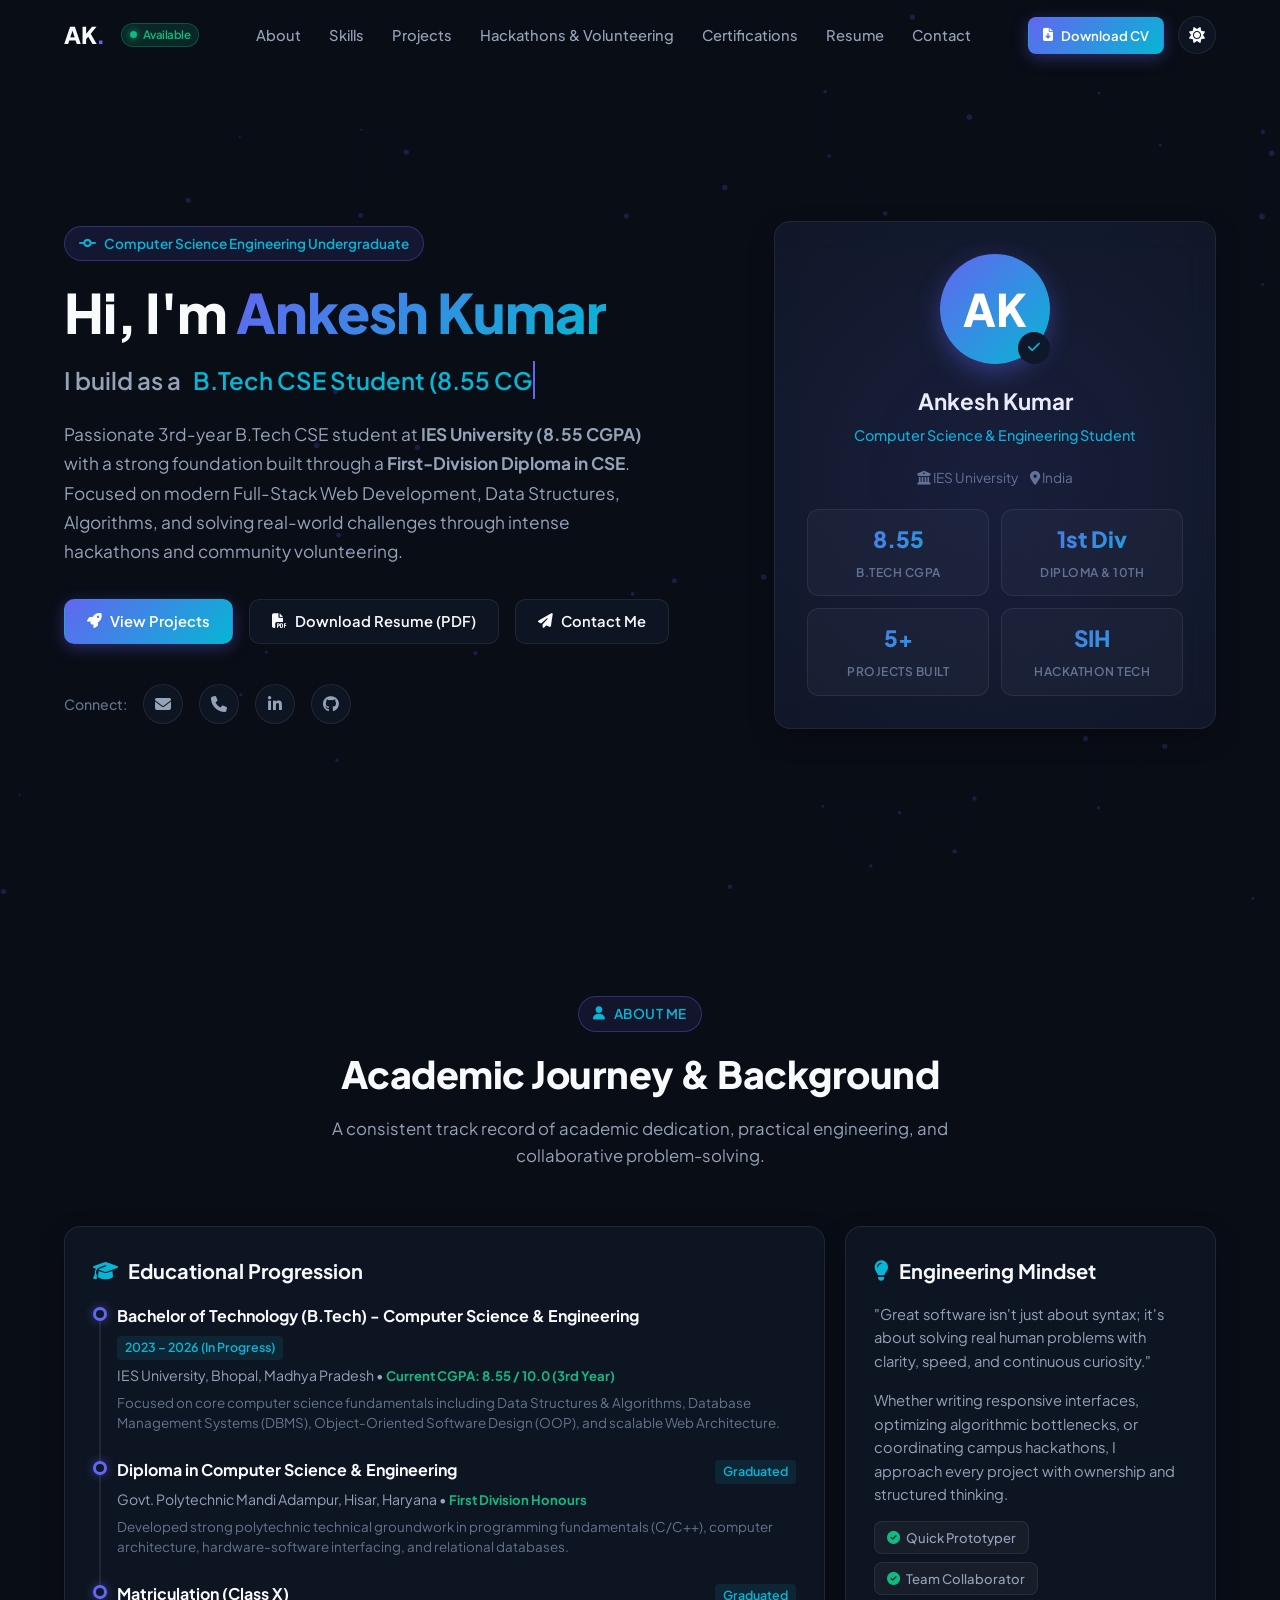
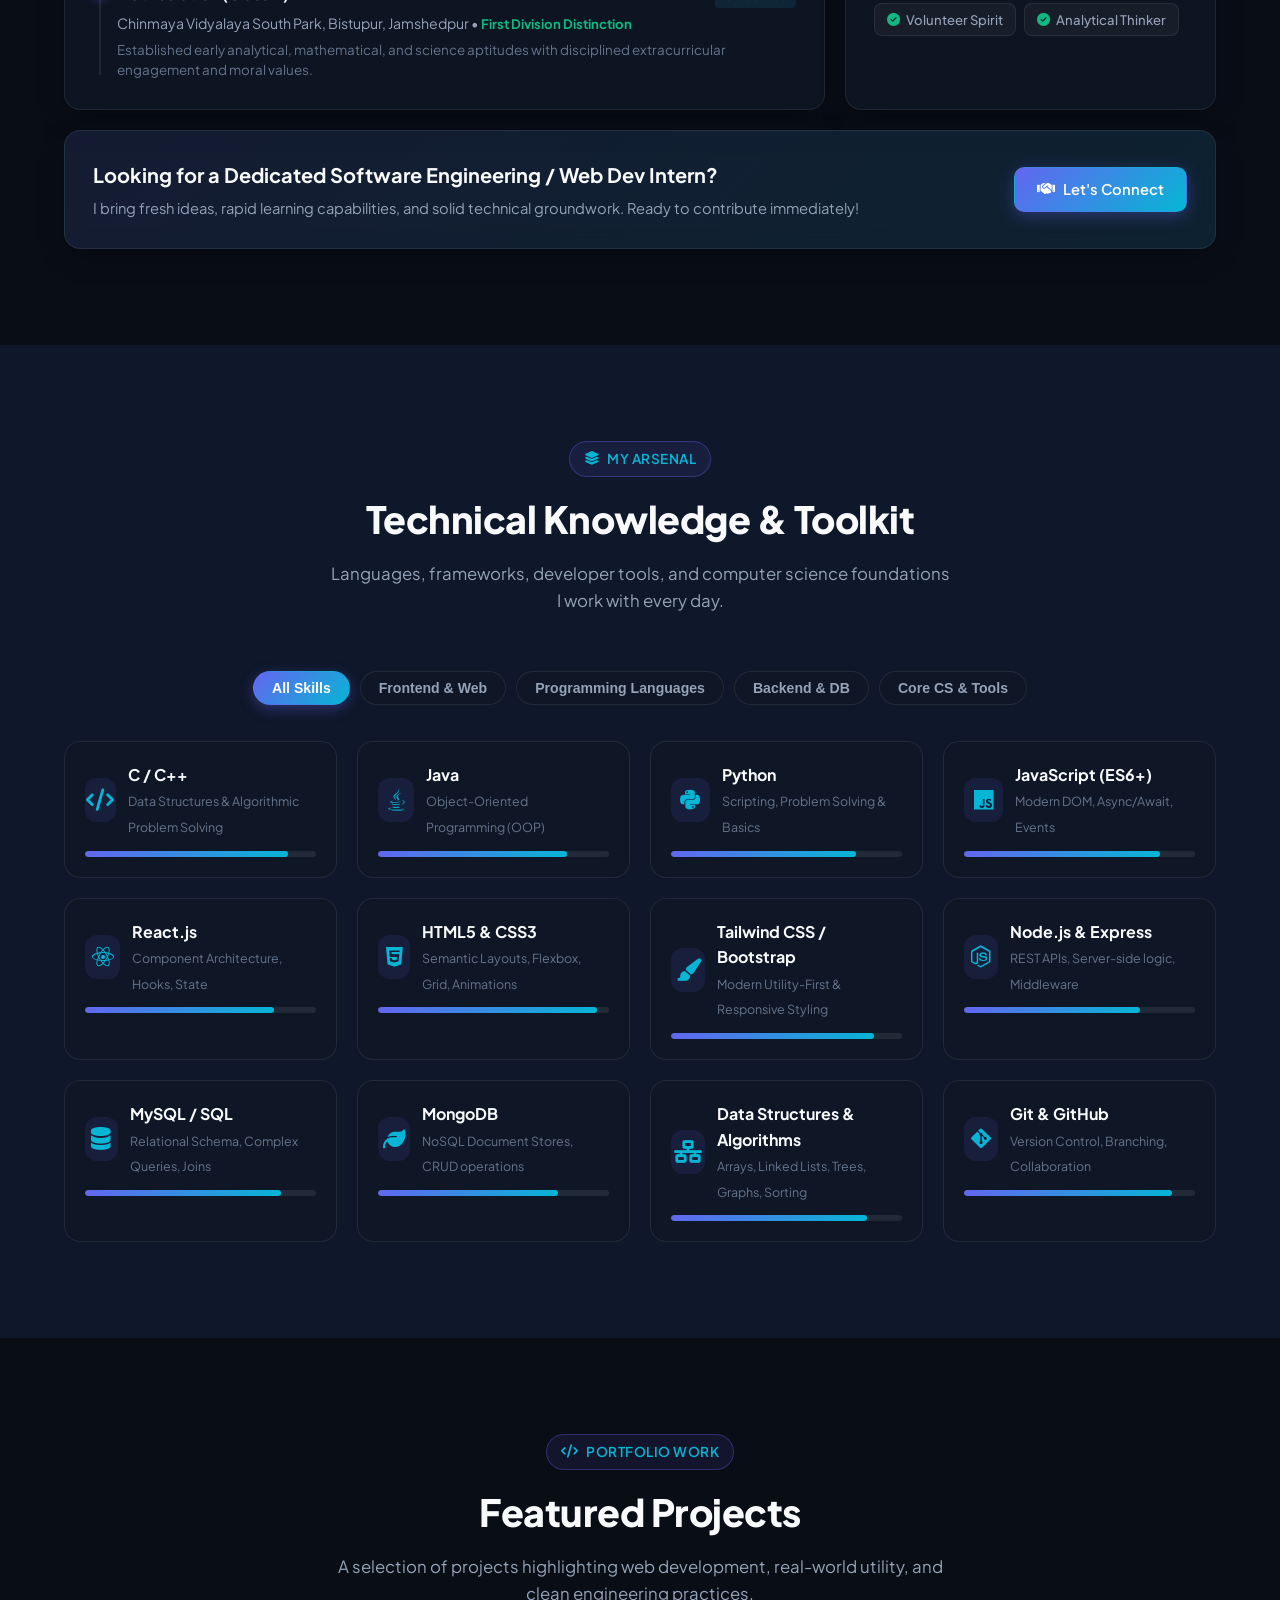
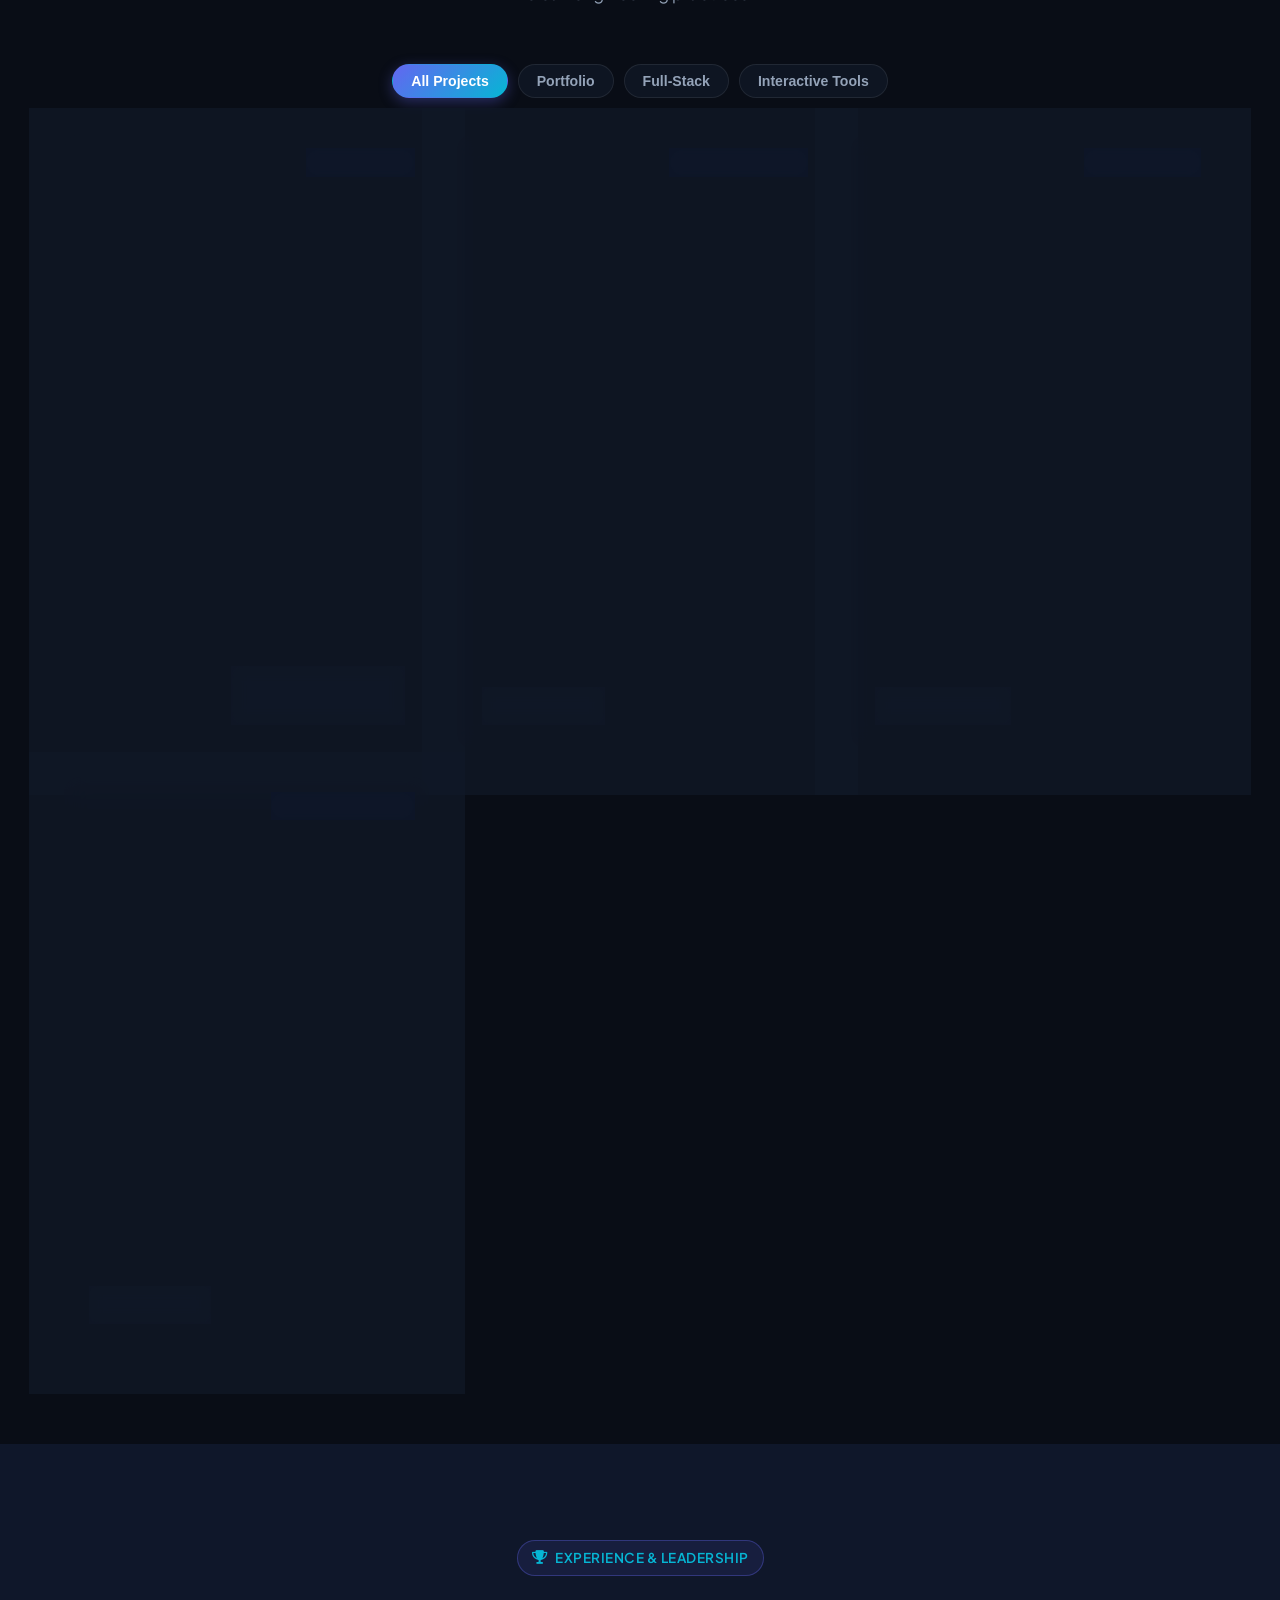
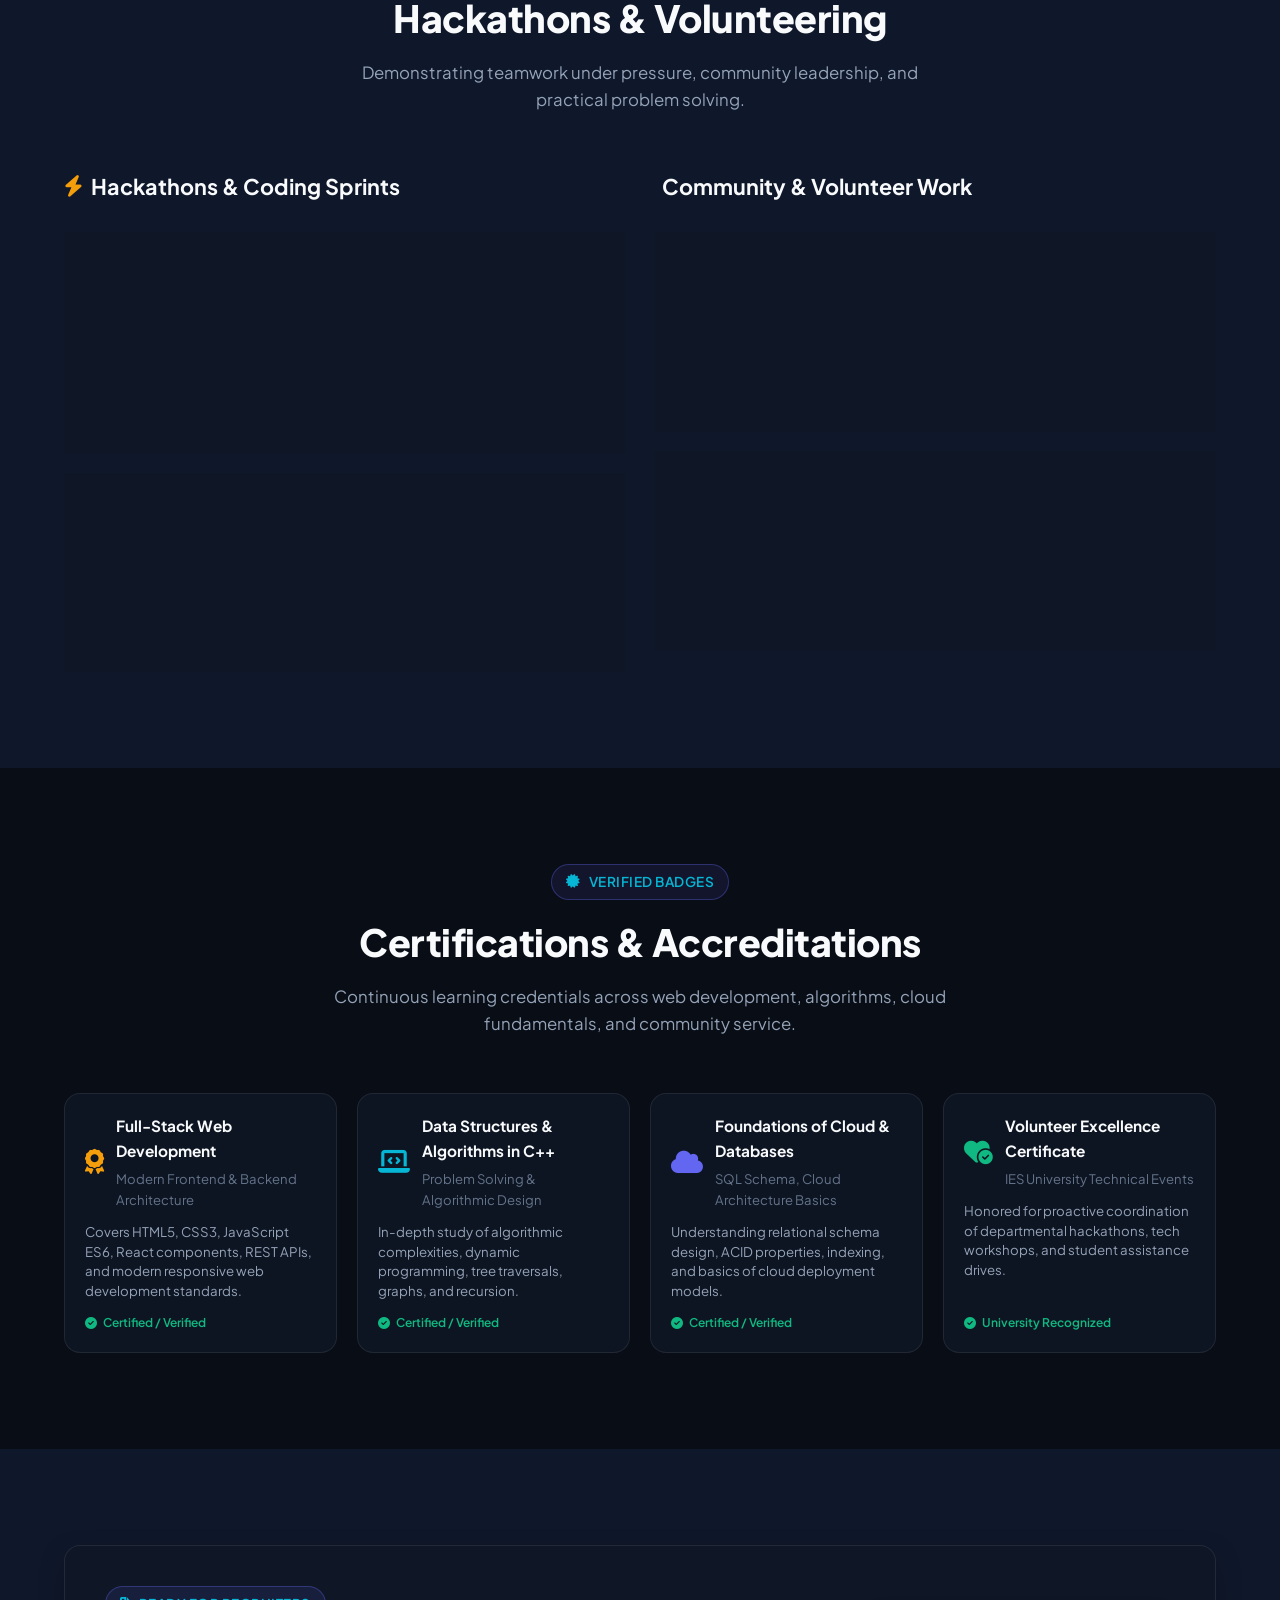
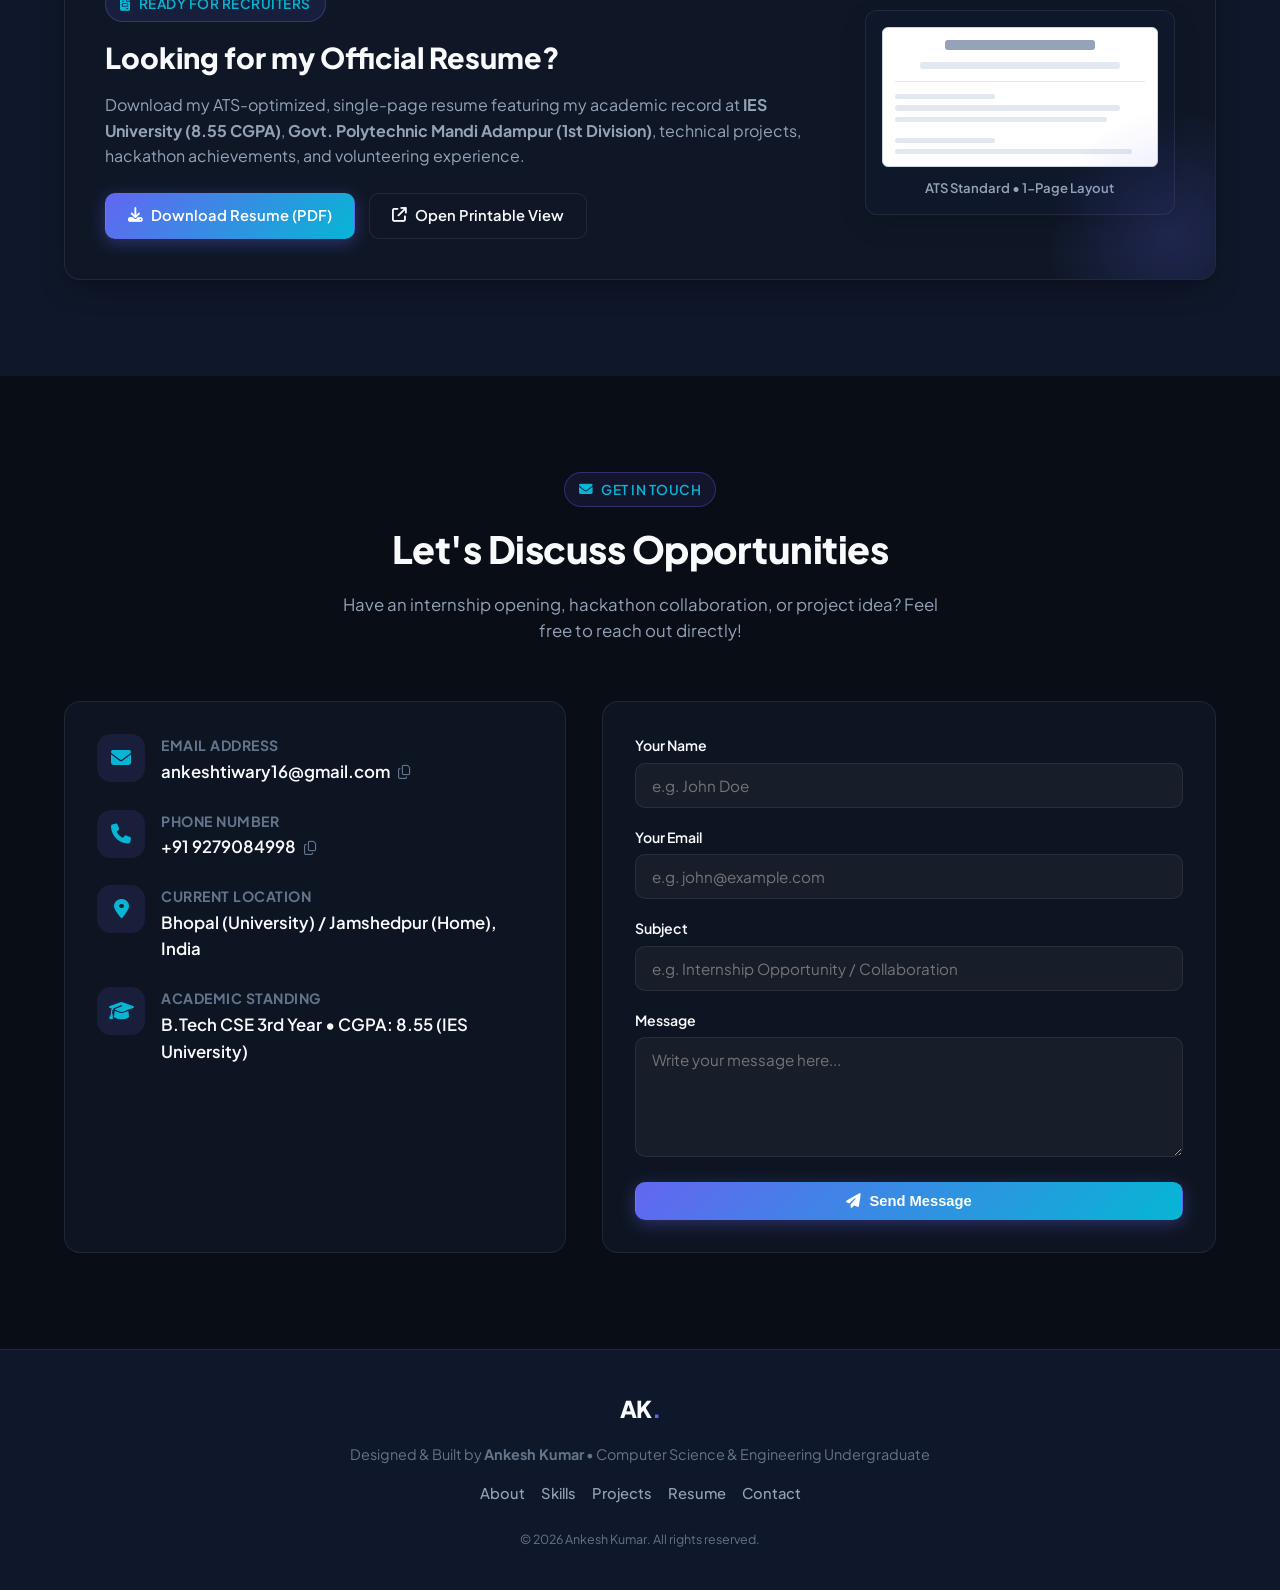
==== commit 37211ddd: "Update GitHub profile links to Ankeshkumar15" ====
--- a/index.html
+++ b/index.html
@@ -1,4 +1,4 @@
-<!DOCTYPE html>
+﻿<!DOCTYPE html>
 <html lang="en" data-theme="dark">
 <head>
   <meta charset="UTF-8">
@@ -118,7 +118,7 @@
               <a href="https://linkedin.com" target="_blank" rel="noopener noreferrer" class="social-icon-btn" title="LinkedIn Profile">
                 <i class="fa-brands fa-linkedin-in"></i>
               </a>
-              <a href="https://github.com" target="_blank" rel="noopener noreferrer" class="social-icon-btn" title="GitHub Profile">
+              <a href="https://github.com/Ankeshkumar15" target="_blank" rel="noopener noreferrer" class="social-icon-btn" title="GitHub Profile">
                 <i class="fa-brands fa-github"></i>
               </a>
             </div>
@@ -515,7 +515,7 @@
                 <span class="tech-tag">JWT</span>
               </div>
               <div class="project-footer">
-                <a href="https://github.com" target="_blank" rel="noopener noreferrer" class="btn btn-secondary btn-sm"><i class="fa-brands fa-github"></i> Repository</a>
+                <a href="https://github.com/Ankeshkumar15" target="_blank" rel="noopener noreferrer" class="btn btn-secondary btn-sm"><i class="fa-brands fa-github"></i> Repository</a>
                 <a href="#contact" class="btn btn-primary btn-sm"><i class="fa-solid fa-circle-info"></i> Project Details</a>
               </div>
             </div>
@@ -539,7 +539,7 @@
                 <span class="tech-tag">CSS Flex/Grid</span>
               </div>
               <div class="project-footer">
-                <a href="https://github.com" target="_blank" rel="noopener noreferrer" class="btn btn-secondary btn-sm"><i class="fa-brands fa-github"></i> Source Code</a>
+                <a href="https://github.com/Ankeshkumar15" target="_blank" rel="noopener noreferrer" class="btn btn-secondary btn-sm"><i class="fa-brands fa-github"></i> Source Code</a>
                 <a href="#contact" class="btn btn-primary btn-sm"><i class="fa-solid fa-play"></i> Demo Info</a>
               </div>
             </div>
@@ -563,7 +563,7 @@
                 <span class="tech-tag">Responsive UI</span>
               </div>
               <div class="project-footer">
-                <a href="https://github.com" target="_blank" rel="noopener noreferrer" class="btn btn-secondary btn-sm"><i class="fa-brands fa-github"></i> Repository</a>
+                <a href="https://github.com/Ankeshkumar15" target="_blank" rel="noopener noreferrer" class="btn btn-secondary btn-sm"><i class="fa-brands fa-github"></i> Repository</a>
                 <a href="#contact" class="btn btn-primary btn-sm"><i class="fa-solid fa-circle-info"></i> Details</a>
               </div>
             </div>
@@ -931,3 +931,4 @@
   <script src="js/main.js"></script>
 </body>
 </html>
+
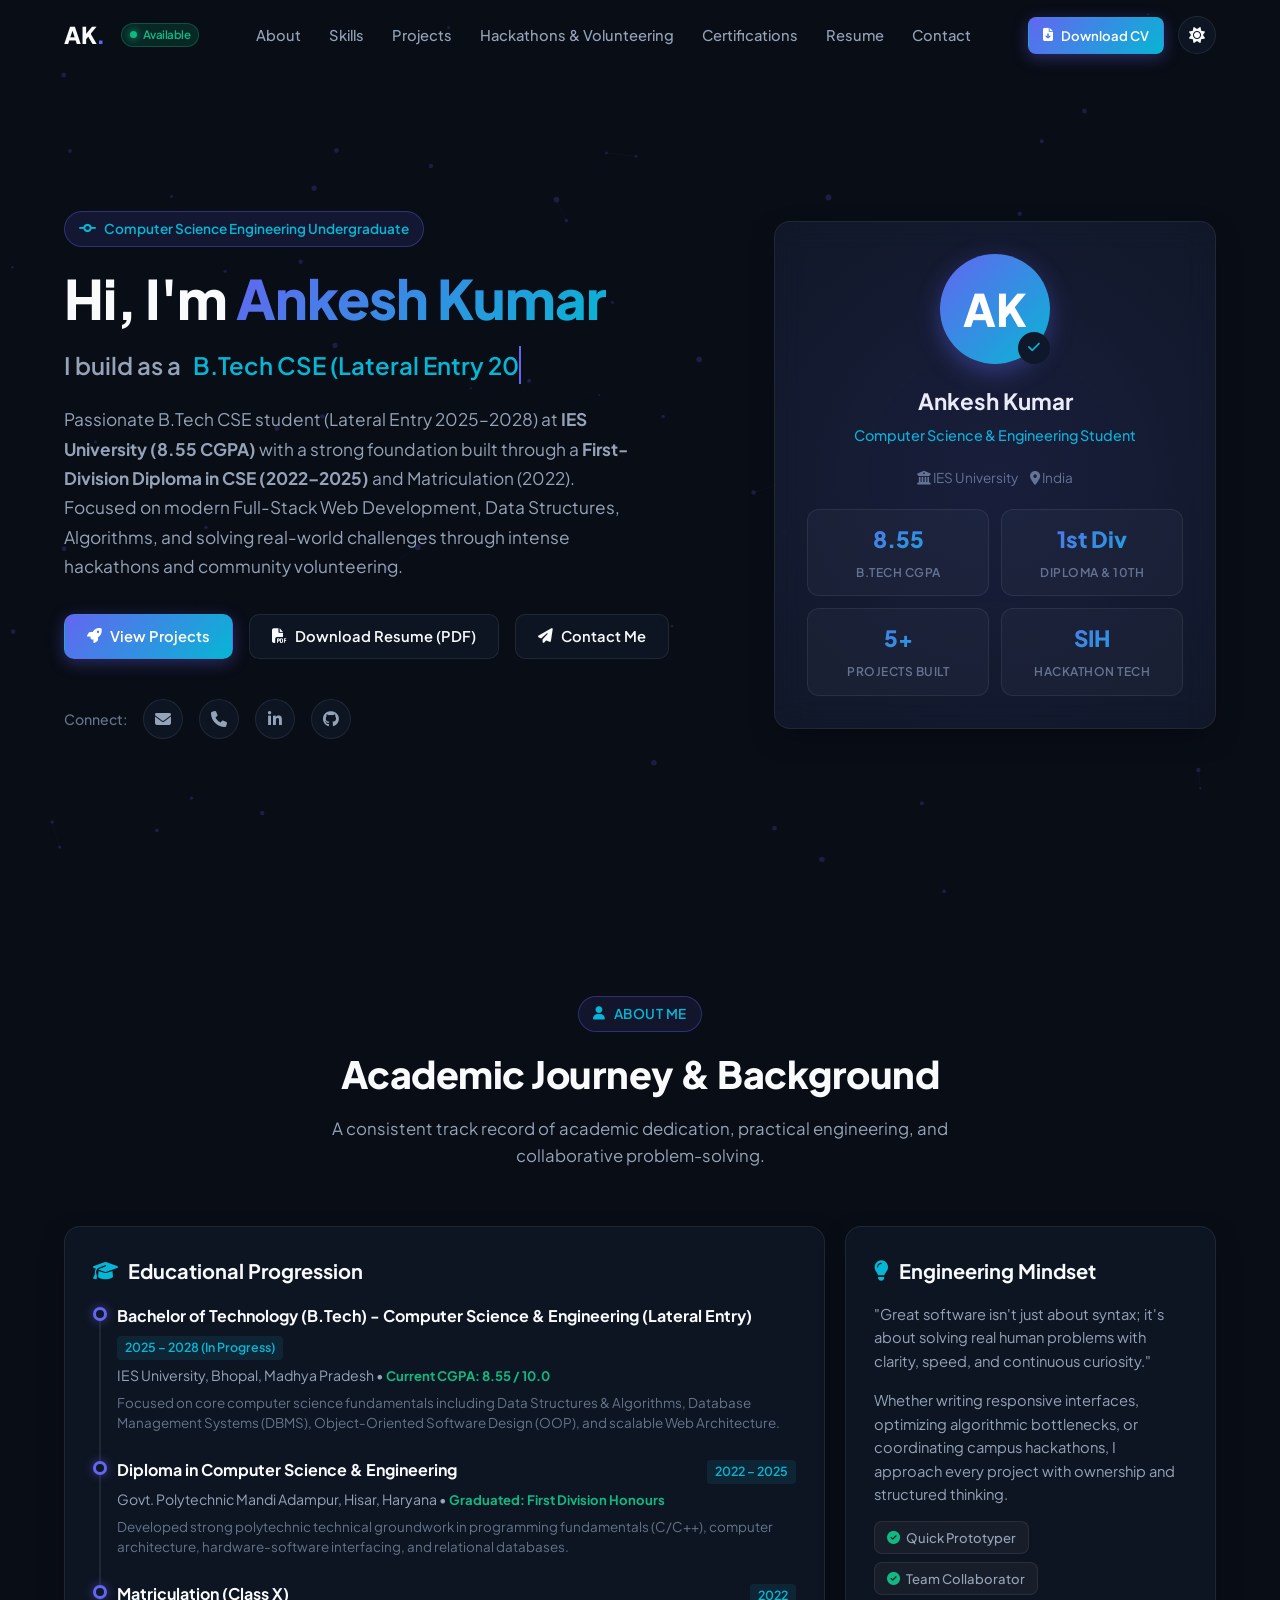
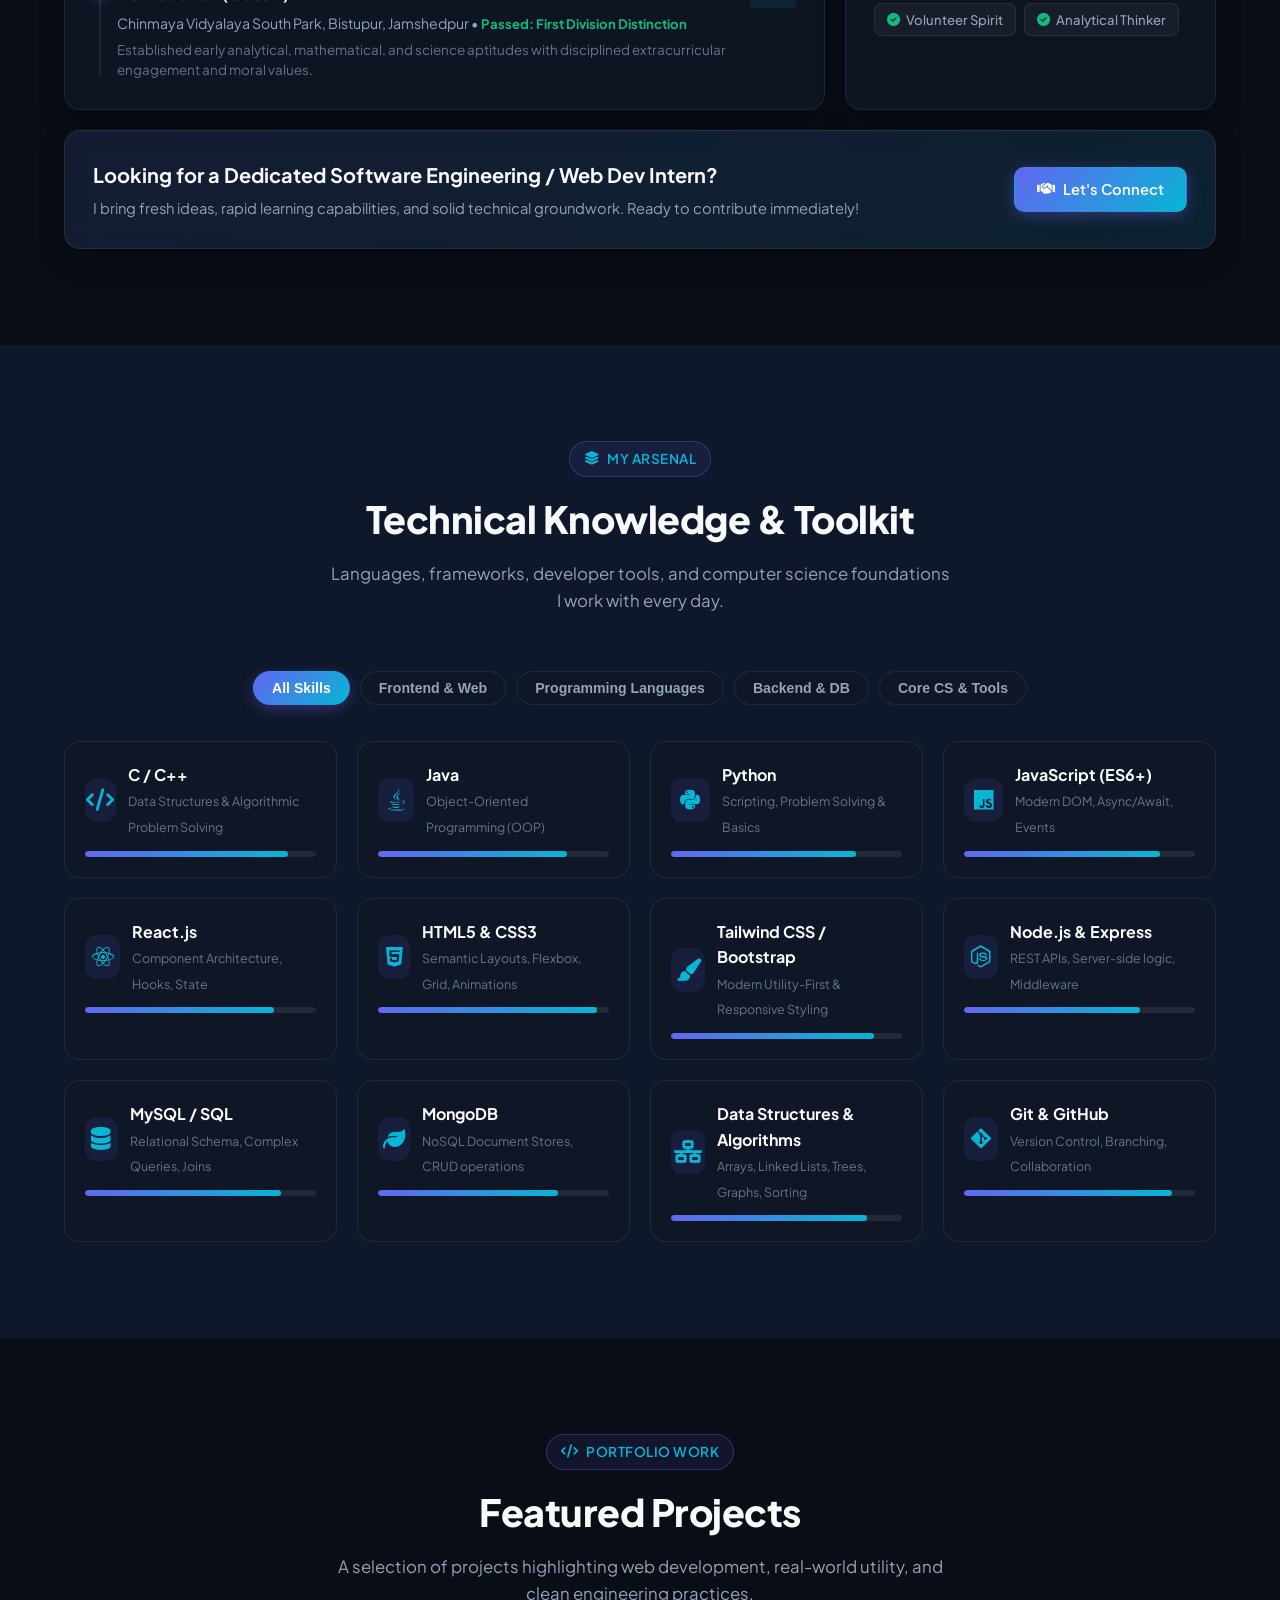
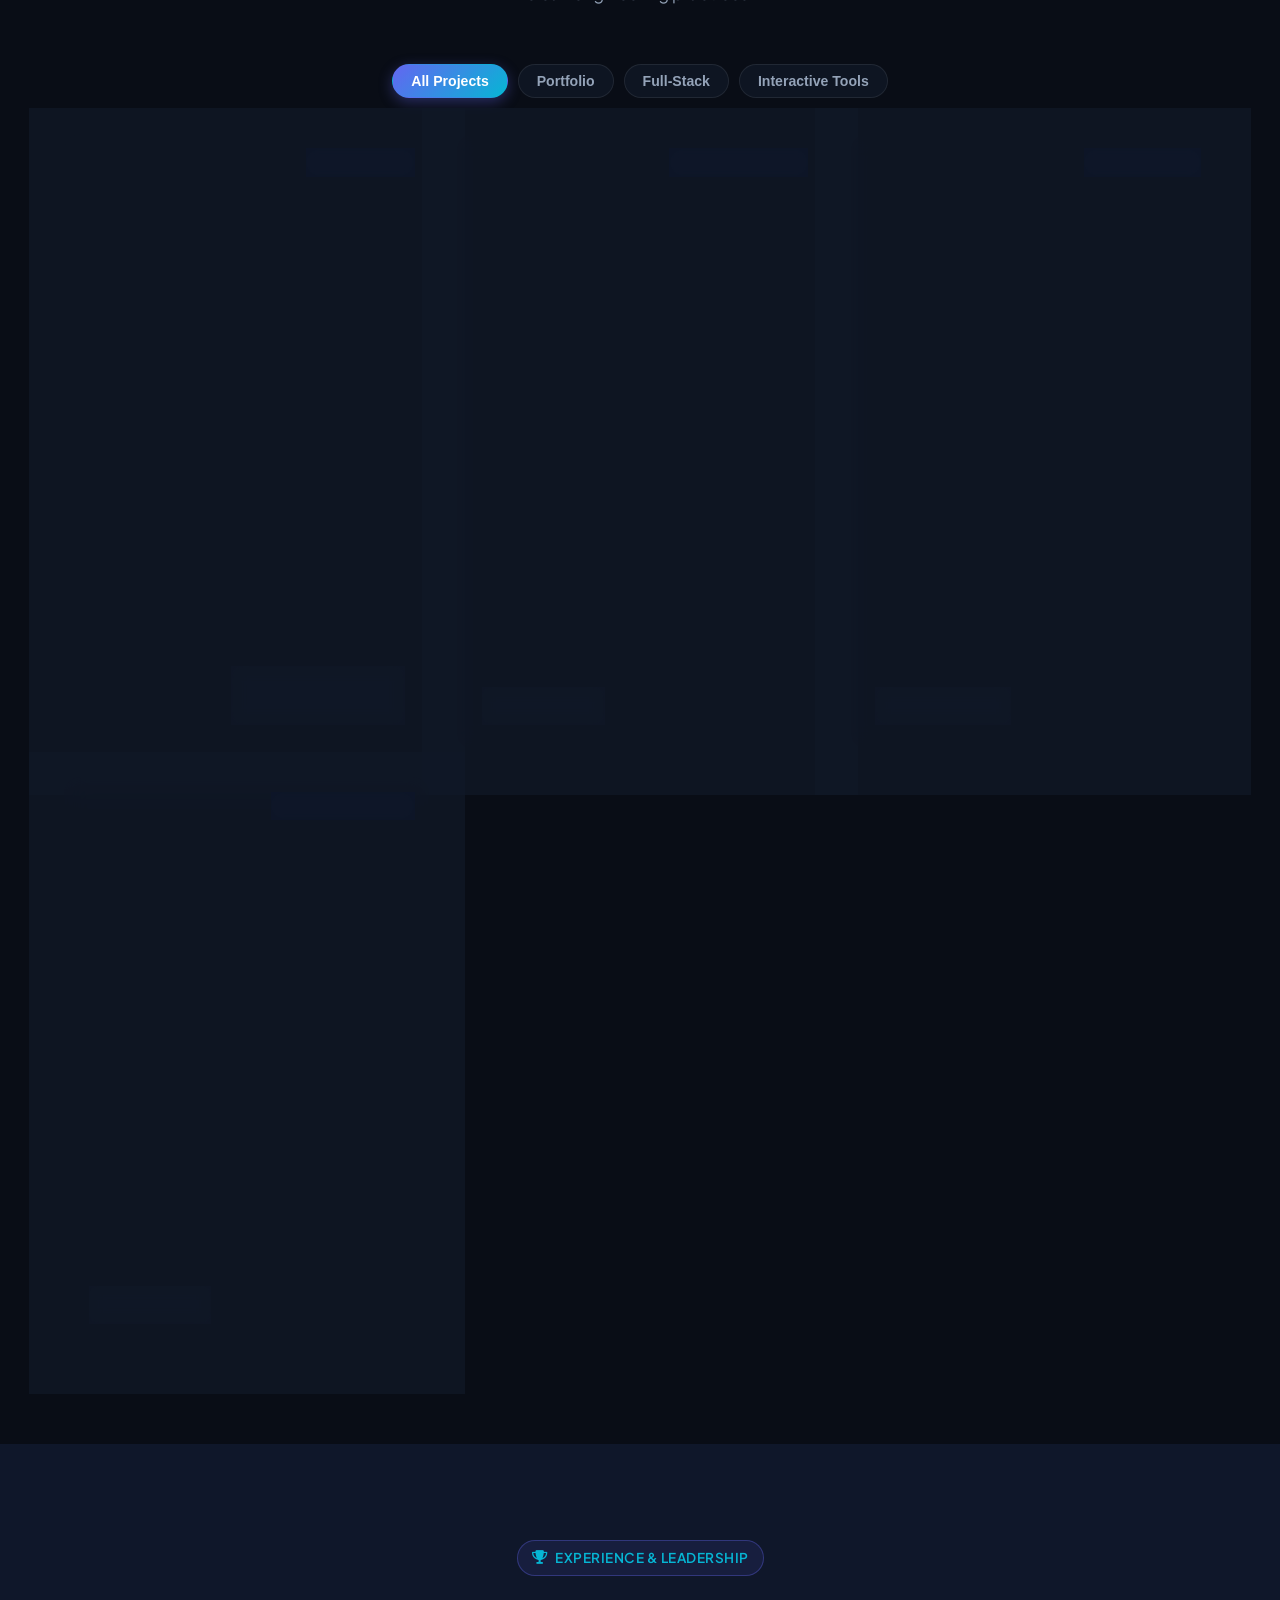
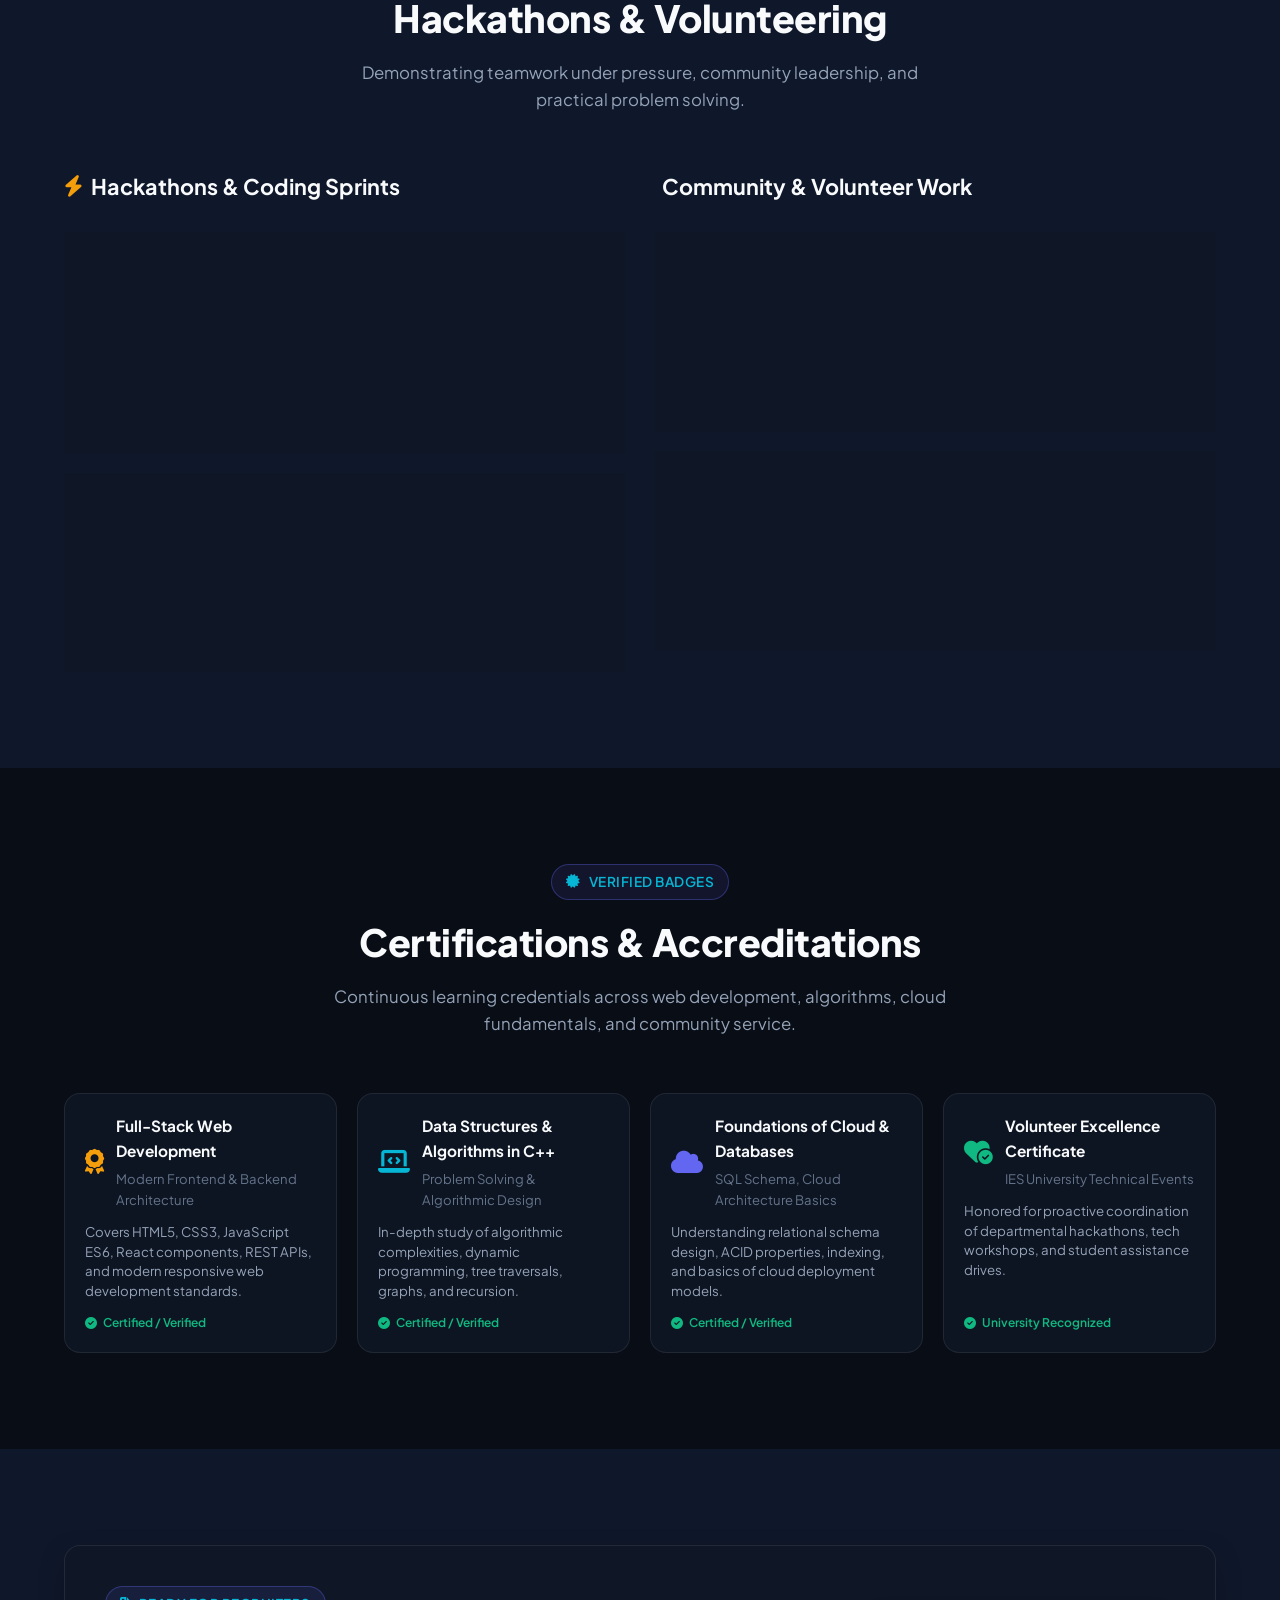
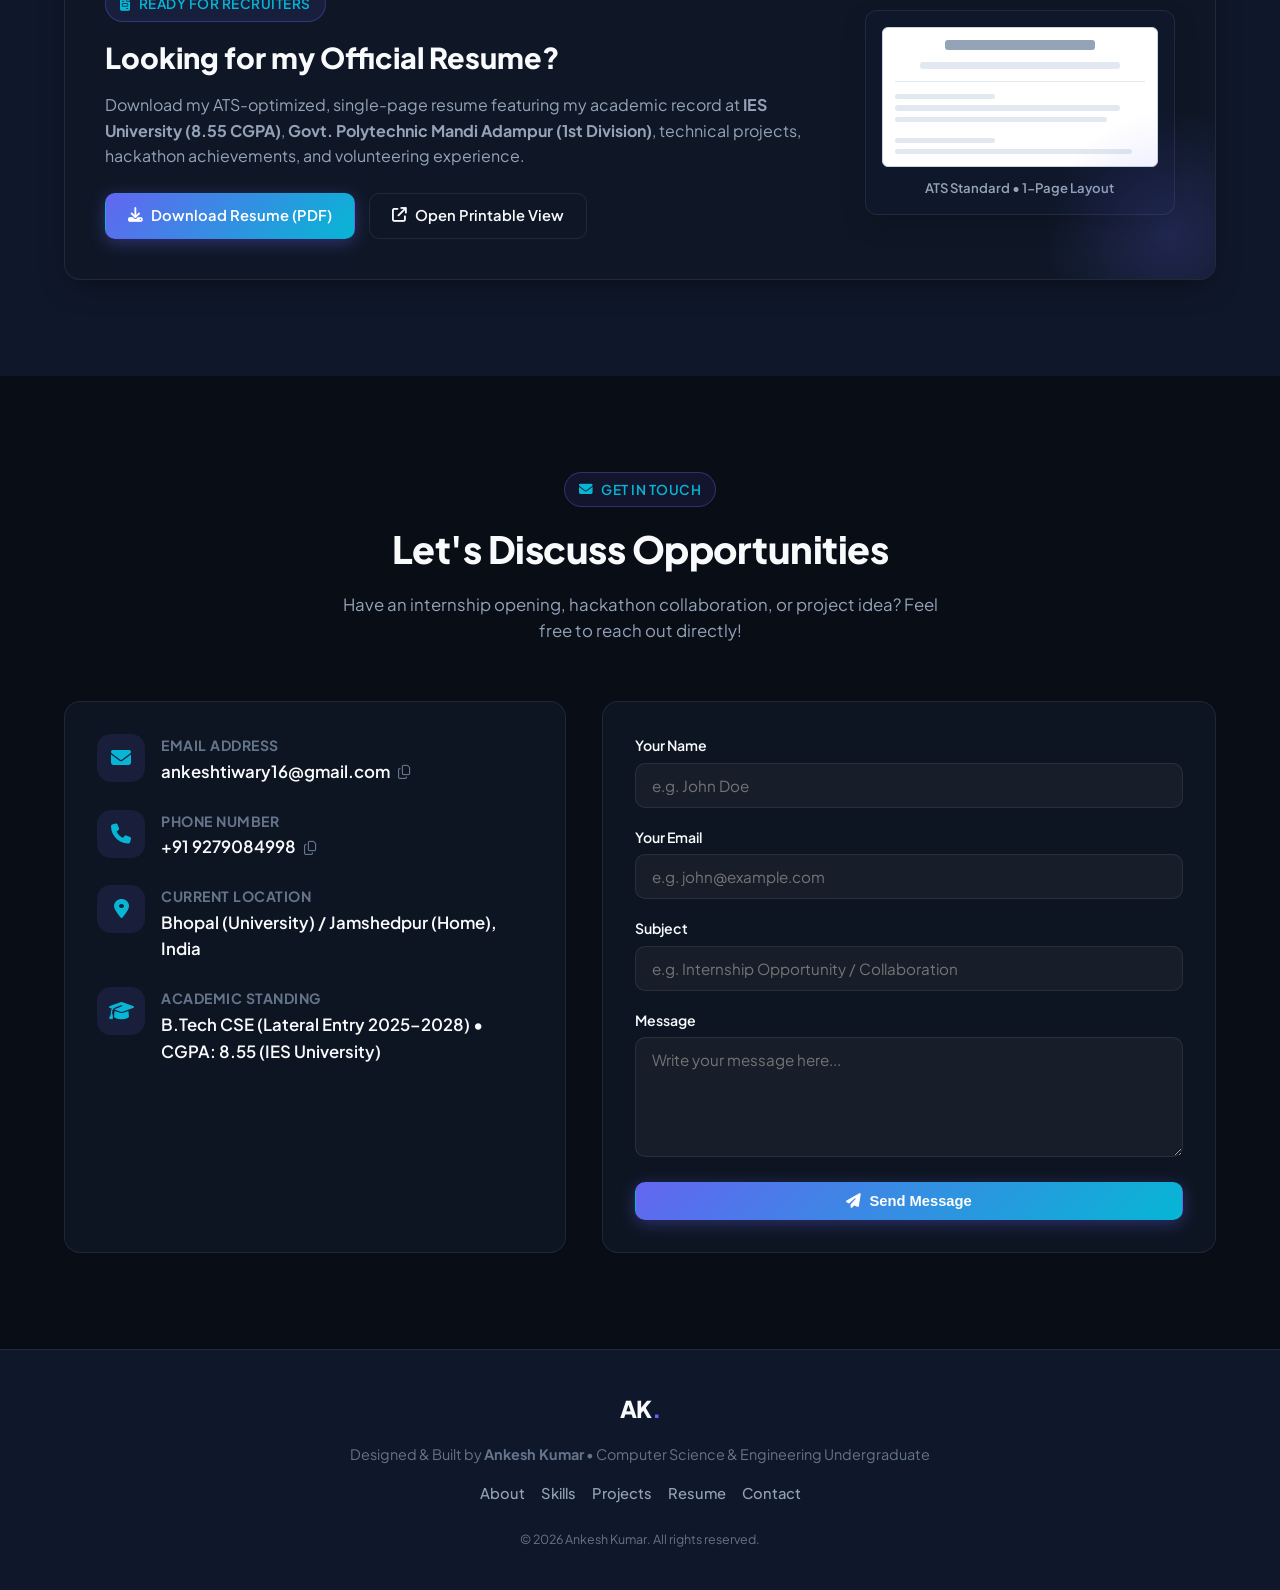
==== commit c4cc7b8c: "Update education timeline: 10th (2022), Diploma (2022-25), B.Tech CSE Lateral Entry (2025-28)" ====
--- a/index.html
+++ b/index.html
@@ -1,4 +1,4 @@
-﻿<!DOCTYPE html>
+<!DOCTYPE html>
 <html lang="en" data-theme="dark">
 <head>
   <meta charset="UTF-8">
@@ -92,7 +92,7 @@
             </div>
 
             <p class="hero-desc">
-              Passionate 3rd-year B.Tech CSE student at <strong>IES University (8.55 CGPA)</strong> with a strong foundation built through a <strong>First-Division Diploma in CSE</strong>. Focused on modern Full-Stack Web Development, Data Structures, Algorithms, and solving real-world challenges through intense hackathons and community volunteering.
+              Passionate B.Tech CSE student (Lateral Entry 2025–2028) at <strong>IES University (8.55 CGPA)</strong> with a strong foundation built through a <strong>First-Division Diploma in CSE (2022–2025)</strong> and Matriculation (2022). Focused on modern Full-Stack Web Development, Data Structures, Algorithms, and solving real-world challenges through intense hackathons and community volunteering.
             </p>
 
             <div class="hero-actions">
@@ -195,11 +195,11 @@
               <div class="timeline-item">
                 <span class="timeline-dot"></span>
                 <div class="timeline-header">
-                  <h4 class="timeline-title">Bachelor of Technology (B.Tech) - Computer Science & Engineering</h4>
-                  <span class="timeline-period">2023 – 2026 (In Progress)</span>
+                  <h4 class="timeline-title">Bachelor of Technology (B.Tech) - Computer Science & Engineering (Lateral Entry)</h4>
+                  <span class="timeline-period">2025 – 2028 (In Progress)</span>
                 </div>
                 <div class="timeline-sub">
-                  IES University, Bhopal, Madhya Pradesh • <span class="timeline-grade">Current CGPA: 8.55 / 10.0 (3rd Year)</span>
+                  IES University, Bhopal, Madhya Pradesh • <span class="timeline-grade">Current CGPA: 8.55 / 10.0</span>
                 </div>
                 <p class="timeline-desc">
                   Focused on core computer science fundamentals including Data Structures & Algorithms, Database Management Systems (DBMS), Object-Oriented Software Design (OOP), and scalable Web Architecture.
@@ -211,10 +211,10 @@
                 <span class="timeline-dot"></span>
                 <div class="timeline-header">
                   <h4 class="timeline-title">Diploma in Computer Science & Engineering</h4>
-                  <span class="timeline-period">Graduated</span>
+                  <span class="timeline-period">2022 – 2025</span>
                 </div>
                 <div class="timeline-sub">
-                  Govt. Polytechnic Mandi Adampur, Hisar, Haryana • <span class="timeline-grade">First Division Honours</span>
+                  Govt. Polytechnic Mandi Adampur, Hisar, Haryana • <span class="timeline-grade">Graduated: First Division Honours</span>
                 </div>
                 <p class="timeline-desc">
                   Developed strong polytechnic technical groundwork in programming fundamentals (C/C++), computer architecture, hardware-software interfacing, and relational databases.
@@ -226,10 +226,10 @@
                 <span class="timeline-dot"></span>
                 <div class="timeline-header">
                   <h4 class="timeline-title">Matriculation (Class X)</h4>
-                  <span class="timeline-period">Graduated</span>
+                  <span class="timeline-period">2022</span>
                 </div>
                 <div class="timeline-sub">
-                  Chinmaya Vidyalaya South Park, Bistupur, Jamshedpur • <span class="timeline-grade">First Division Distinction</span>
+                  Chinmaya Vidyalaya South Park, Bistupur, Jamshedpur • <span class="timeline-grade">Passed: First Division Distinction</span>
                 </div>
                 <p class="timeline-desc">
                   Established early analytical, mathematical, and science aptitudes with disciplined extracurricular engagement and moral values.
@@ -860,7 +860,7 @@
               </div>
               <div class="contact-meta">
                 <h4>Academic Standing</h4>
-                <p>B.Tech CSE 3rd Year • CGPA: 8.55 (IES University)</p>
+                <p>B.Tech CSE (Lateral Entry 2025–2028) • CGPA: 8.55 (IES University)</p>
               </div>
             </div>
           </div>
